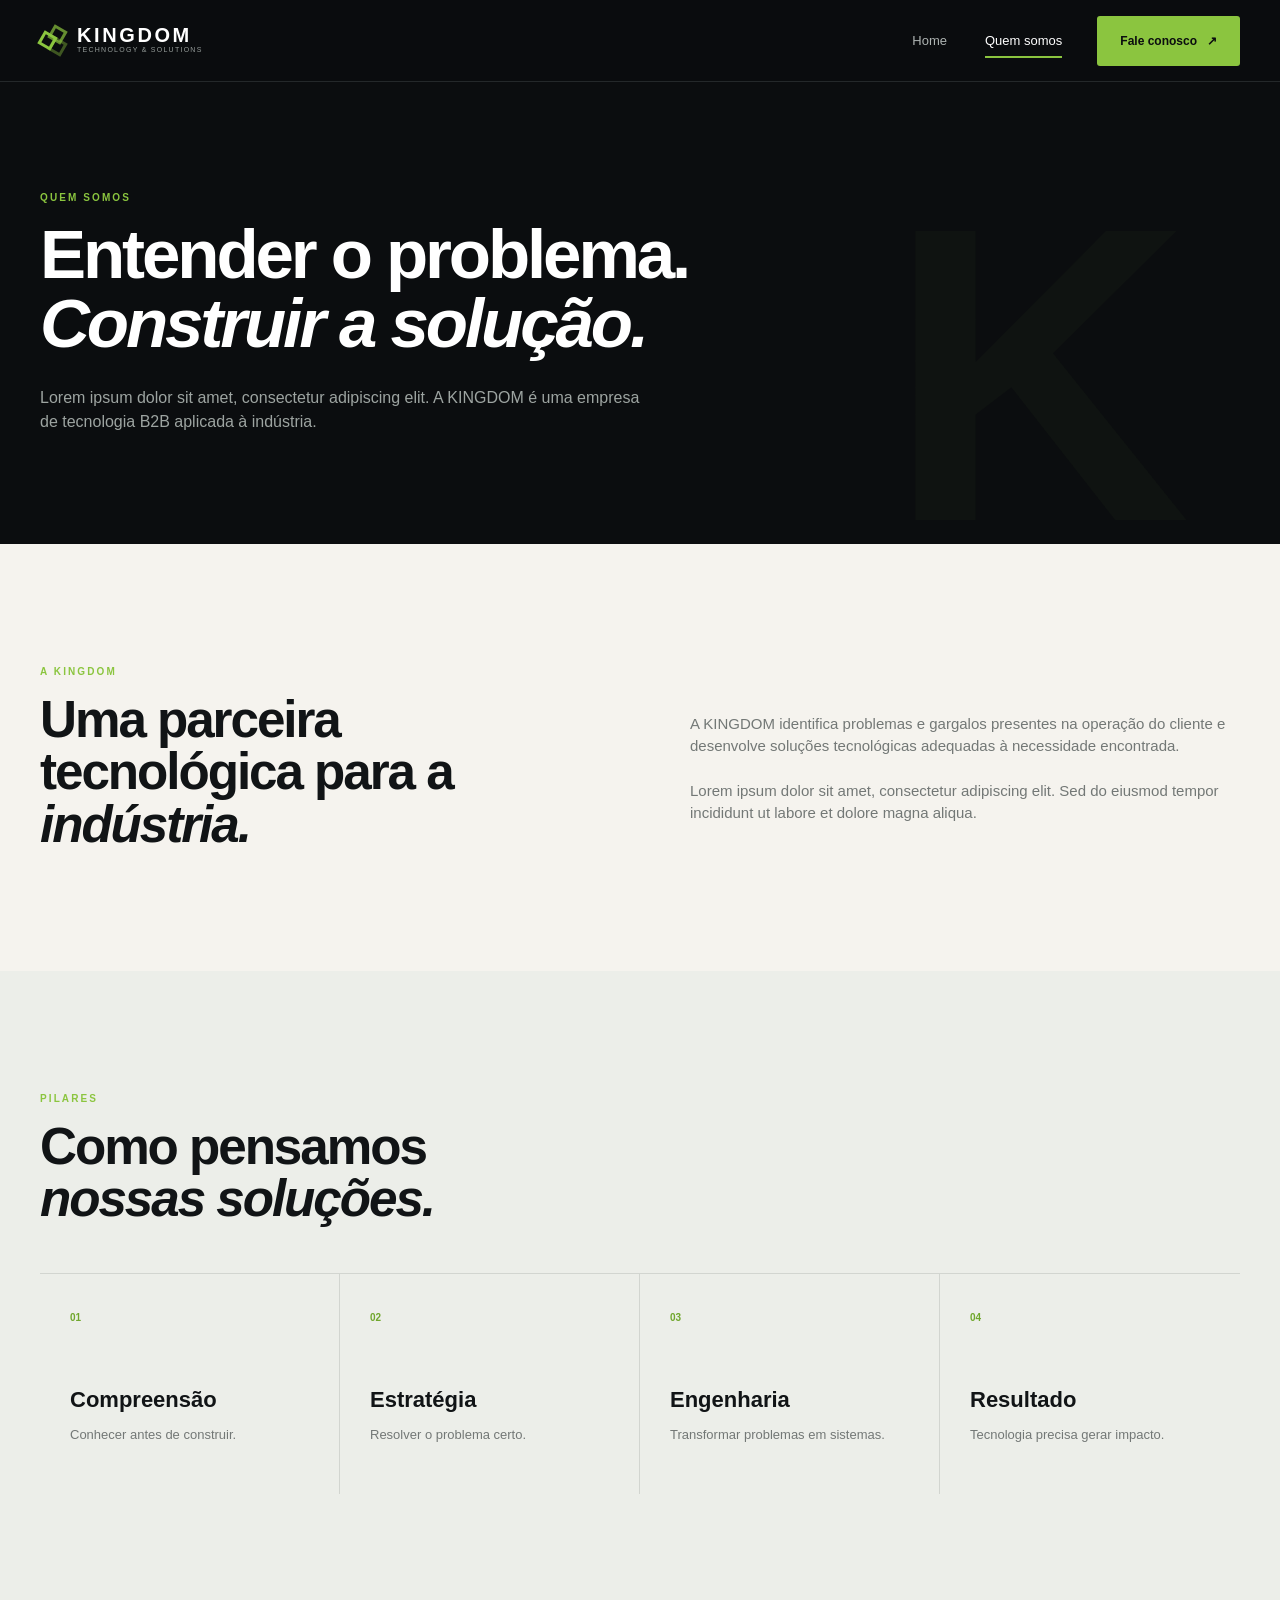
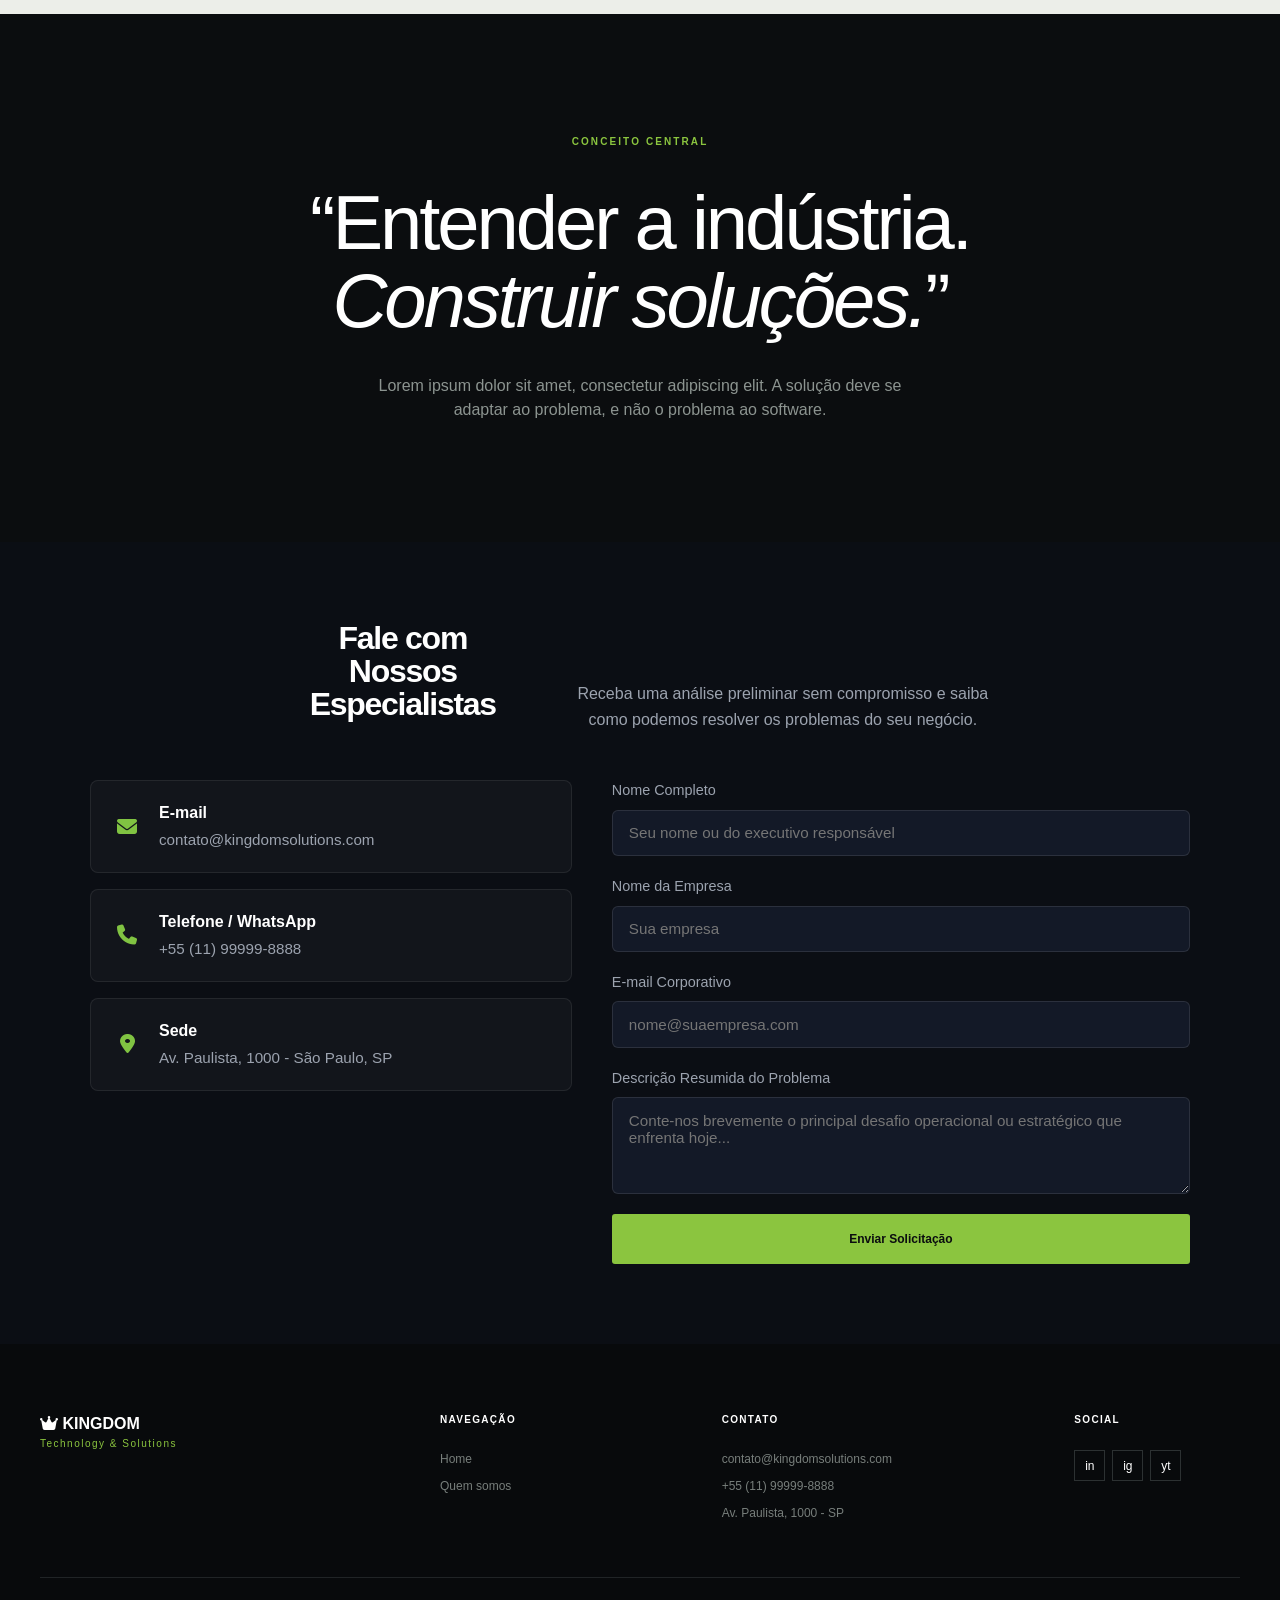
==== quem-somos.html @ 9eee5667 "Add files via upload" ====
<!doctype html>
<html lang="pt-BR">
<head>
  <meta charset="utf-8">
  <meta name="viewport" content="width=device-width,initial-scale=1">
  <meta name="description" content="Quem somos — KINGDOM Technology & Solutions">
  <title>Quem somos — KINGDOM</title>
  <link rel="stylesheet" href="style.css">
  <link rel="stylesheet" href="https://cdnjs.cloudflare.com/ajax/libs/font-awesome/6.5.1/css/all.min.css">
  <style>
    #contato {
      background-color: #0b0e14;
      color: #ffffff;
      padding: 5rem 1.5rem;
    }
    #contato .section-head {
      text-align: center;
      max-width: 700px;
      margin: 0 auto 3rem auto;
    }
    #contato .section-head h2 {
      font-size: 2rem;
      color: #ffffff;
      margin-bottom: 0.75rem;
    }
    #contato .section-head p {
      color: #9ca3af;
      font-size: 1rem;
      line-height: 1.6;
    }
    .contact-grid {
      display: grid;
      grid-template-columns: 1fr 1.2fr;
      gap: 2.5rem;
      max-width: 1100px;
      margin: 0 auto;
      align-items: start;
    }
    @media (max-width: 768px) {
      .contact-grid {
        grid-template-columns: 1fr;
      }
    }
    .contact-info {
      display: flex;
      flex-direction: column;
      gap: 1rem;
    }
    .info-item {
      background: rgba(255, 255, 255, 0.03);
      border: 1px solid rgba(255, 255, 255, 0.08);
      border-radius: 8px;
      padding: 1.25rem 1.5rem;
      display: flex;
      align-items: center;
      gap: 1.25rem;
    }
    /* Ícones alterados para verde */
    .info-item i {
      color: #80c342;
      font-size: 1.25rem;
      width: 24px;
      text-align: center;
    }
    .info-item h4 {
      margin: 0 0 0.25rem 0;
      font-size: 1rem;
      color: #ffffff;
      font-weight: 600;
    }
    .info-item p {
      margin: 0;
      color: #9ca3af;
      font-size: 0.95rem;
    }
    .form-group {
      margin-bottom: 1.25rem;
      display: flex;
      flex-direction: column;
      text-align: left;
    }
    .form-group label {
      font-size: 0.9rem;
      color: #9ca3af;
      margin-bottom: 0.5rem;
    }
    .form-group input,
    .form-group textarea {
      width: 100%;
      background: #131927;
      border: 1px solid rgba(255, 255, 255, 0.1);
      border-radius: 6px;
      padding: 0.85rem 1rem;
      color: #ffffff;
      font-family: inherit;
      font-size: 0.95rem;
      box-sizing: border-box;
      outline: none;
      transition: border-color 0.2s;
    }
    /* Borda de foco em verde */
    .form-group input:focus,
    .form-group textarea:focus {
      border-color: #80c342;
      background: #172033;
    }
    .form-group textarea {
      resize: vertical;
    }
  </style>
</head>
<body>
<header class="header">
  <div class="container nav">
    <a class="brand" href="index.html" aria-label="KINGDOM Home">
      <span class="symbol" aria-hidden="true"><i></i><i></i><i></i></span>
      <span class="wordmark">KINGDOM</span><small>TECHNOLOGY &amp; SOLUTIONS</small>
    </a>
    <button class="menu" aria-label="Abrir menu" aria-expanded="false"><span></span><span></span><span></span></button>
    <nav class="links" aria-label="Navegação principal">
      <a href="index.html">Home</a>
      <a class="active" href="quem-somos.html">Quem somos</a>
    </nav>
    <a class="button button-accent header-button" href="index.html#contato">Fale conosco <b>↗</b></a>
  </div>
</header>

<main>
  <section class="inner-hero">
    <div class="container">
      <p class="kicker">QUEM SOMOS</p>
      <h1>Entender o problema.<br><em>Construir a solução.</em></h1>
      <p>Lorem ipsum dolor sit amet, consectetur adipiscing elit. A KINGDOM é uma empresa de tecnologia B2B aplicada à indústria.</p>
    </div>
  </section>

  <section class="section about-detail">
    <div class="container split">
      <div class="reveal">
        <p class="kicker">A KINGDOM</p>
        <h2>Uma parceira tecnológica para a <em>indústria.</em></h2>
      </div>
      <div class="reveal">
        <p class="copy">A KINGDOM identifica problemas e gargalos presentes na operação do cliente e desenvolve soluções tecnológicas adequadas à necessidade encontrada.</p>
        <p class="copy">Lorem ipsum dolor sit amet, consectetur adipiscing elit. Sed do eiusmod tempor incididunt ut labore et dolore magna aliqua.</p>
      </div>
    </div>
  </section>

  <section class="section pillars">
    <div class="container">
      <div class="section-head reveal">
        <div>
          <p class="kicker">PILARES</p>
          <h2>Como pensamos<br><em>nossas soluções.</em></h2>
        </div>
      </div>
      <div class="pillar-grid">
        <article class="pillar reveal"><b>01</b>
          <h3>Compreensão</h3>
          <p>Conhecer antes de construir.</p>
        </article>
        <article class="pillar reveal"><b>02</b>
          <h3>Estratégia</h3>
          <p>Resolver o problema certo.</p>
        </article>
        <article class="pillar reveal"><b>03</b>
          <h3>Engenharia</h3>
          <p>Transformar problemas em sistemas.</p>
        </article>
        <article class="pillar reveal"><b>04</b>
          <h3>Resultado</h3>
          <p>Tecnologia precisa gerar impacto.</p>
        </article>
      </div>
    </div>
  </section>

  <section class="section philosophy">
    <div class="container philosophy-inner reveal">
      <p class="kicker">CONCEITO CENTRAL</p>
      <blockquote>“Entender a indústria.<br><em>Construir soluções.</em>”</blockquote>
      <p>Lorem ipsum dolor sit amet, consectetur adipiscing elit. A solução deve se adaptar ao problema, e não o problema ao software.</p>
    </div>
  </section>

  <section id="contato" class="section reveal">
    <div class="container">
      <div class="section-head">
        <h2>Fale com Nossos Especialistas</h2>
        <p>Receba uma análise preliminar sem compromisso e saiba como podemos resolver os problemas do seu negócio.</p>
      </div>
      
      <div class="contact-grid">
        <div class="contact-info">
          <div class="info-item">
            <i class="fa-solid fa-envelope" aria-hidden="true"></i>
            <div>
              <h4>E-mail</h4>
              <p>contato@kingdomsolutions.com</p>
            </div>
          </div>
          <div class="info-item">
            <i class="fa-solid fa-phone" aria-hidden="true"></i>
            <div>
              <h4>Telefone / WhatsApp</h4>
              <p>+55 (11) 99999-8888</p>
            </div>
          </div>
          <div class="info-item">
            <i class="fa-solid fa-location-dot" aria-hidden="true"></i>
            <div>
              <h4>Sede</h4>
              <p>Av. Paulista, 1000 - São Paulo, SP</p>
            </div>
          </div>
        </div>

        <form onsubmit="event.preventDefault(); alert('Mensagem enviada com sucesso! A equipe KINGDOM entrará em contato.');">
          <div class="form-group">
            <label for="nome">Nome Completo</label>
            <input type="text" id="nome" placeholder="Seu nome ou do executivo responsável" required>
          </div>
          <div class="form-group">
            <label for="empresa">Nome da Empresa</label>
            <input type="text" id="empresa" placeholder="Sua empresa" required>
          </div>
          <div class="form-group">
            <label for="email">E-mail Corporativo</label>
            <input type="email" id="email" placeholder="nome@suaempresa.com" required>
          </div>
          <div class="form-group">
            <label for="mensagem">Descrição Resumida do Problema</label>
            <textarea id="mensagem" rows="4" placeholder="Conte-nos brevemente o principal desafio operacional ou estratégico que enfrenta hoje..." required></textarea>
          </div>
          <button type="submit" class="button button-accent" style="width: 100%; border: none; cursor: pointer;">Enviar Solicitação</button>
        </form>
      </div>
    </div>
  </section>
</main>

<footer class="footer">
  <div class="container footer-grid">
    <div>
      <div class="footer-logo">
        <i class="fa-solid fa-crown" aria-hidden="true"></i> <strong>KINGDOM</strong>
      </div>
      <p>Technology &amp; Solutions</p>
    </div>
    <div>
      <h4>Navegação</h4>
      <a href="index.html">Home</a>
      <a href="quem-somos.html">Quem somos</a>
    </div>
    <div>
      <h4>Contato</h4>
      <a href="mailto:contato@kingdomsolutions.com">contato@kingdomsolutions.com</a>
      <span>+55 (11) 99999-8888</span>
      <span>Av. Paulista, 1000 - SP</span>
    </div>
    <div>
      <h4>Social</h4>
      <div class="social">
        <a href="#" aria-label="LinkedIn">in</a>
        <a href="#" aria-label="Instagram">ig</a>
        <a href="#" aria-label="YouTube">yt</a>
      </div>
    </div>
  </div>
  <div class="container footer-bottom">
    <span>&copy; 2026 KINGDOM Soluções Empresariais. Todos os direitos reservados.</span>
    <span>Privacidade · Termos de uso</span>
  </div>
</footer>

<script src="main.js"></script>
</body>
</html>
---- style.css ----
:root {
    --bg: #0b0d0f;
    --bg2: #111518;
    --paper: #f5f3ee;
    --white: #fff;
    --ink: #111416;
    --muted: #737876;
    --line: #d9dbd6;
    --green: #8bc53f;
    --green2: #70a72d;
    --max: 1200px
}

* {
    box-sizing: border-box;
    margin: 0;
    padding: 0
}

html {
    scroll-behavior: smooth
}

body {
    font-family: Arial, Helvetica, sans-serif;
    background: var(--paper);
    color: var(--ink);
    line-height: 1.5
}

a {
    text-decoration: none;
    color: inherit
}

.container {
    width: min(calc(100% - 48px), var(--max));
    margin: auto
}

.header {
    height: 82px;
    position: fixed;
    z-index: 20;
    inset: 0 0 auto;
    background: rgba(11, 13, 15, .94);
    backdrop-filter: blur(14px);
    border-bottom: 1px solid #24282a;
    color: #fff
}

.nav {
    height: 100%;
    display: flex;
    align-items: center;
    gap: 35px
}

.brand {
    display: grid;
    grid-template-columns: 27px auto;
    grid-template-rows: auto auto;
    column-gap: 10px;
    align-items: center
}

.symbol {
    width: 27px;
    height: 27px;
    position: relative;
    grid-row: 1/3
}

.symbol i {
    position: absolute;
    width: 15px;
    height: 15px;
    border: 3px solid var(--green);
    transform: rotate(30deg)
}

.symbol i:nth-child(1) {
    left: 0;
    top: 6px
}

.symbol i:nth-child(2) {
    left: 10px;
    top: 0;
    opacity: .7
}

.symbol i:nth-child(3) {
    left: 10px;
    top: 12px;
    opacity: .4
}

.wordmark {
    font-weight: 800;
    font-size: 20px;
    letter-spacing: .13em;
    line-height: 1
}

.brand small {
    font-size: 7px;
    letter-spacing: .18em;
    color: #969d9a
}

.links {
    display: flex;
    gap: 38px;
    margin-left: auto
}

.links a {
    font-size: 13px;
    color: #aeb4b2;
    padding: 31px 0;
    position: relative
}

.links a.active,
.links a:hover {
    color: #fff
}

.links a.active:after {
    content: "";
    height: 2px;
    background: var(--green);
    position: absolute;
    left: 0;
    right: 0;
    bottom: 23px
}

.button {
    display: inline-flex;
    align-items: center;
    justify-content: center;
    gap: 10px;
    min-height: 50px;
    padding: 0 22px;
    border-radius: 3px;
    border: 1px solid transparent;
    font-size: 12px;
    font-weight: 800;
    transition: .25s
}

.button-accent {
    background: var(--green);
    color: #0b0d0f
}

.button-accent:hover {
    background: #a0d75a;
    transform: translateY(-2px)
}

.button-outline {
    color: #fff;
    border-color: #59605e
}

.button-outline:hover {
    border-color: var(--green);
    color: var(--green)
}

.button-light {
    background: var(--paper);
    color: var(--ink)
}

.menu {
    display: none;
    margin-left: auto;
    background: none;
    border: 0
}

.menu span {
    display: block;
    width: 26px;
    height: 2px;
    background: #fff;
    margin: 5px
}

.hero {
    min-height: 760px;
    padding-top: 82px;
    background: var(--bg);
    color: #fff;
    position: relative;
    overflow: hidden
}

.hero:before {
    content: "";
    position: absolute;
    inset: 0;
    background: radial-gradient(circle at 76% 48%, rgba(139, 197, 63, .13), transparent 27%), linear-gradient(100deg, #080a0b 18%, rgba(8, 10, 11, .72) 58%, rgba(8, 10, 11, .35))
}

.hero-grid {
    position: absolute;
    inset: 0;
    background-image: linear-gradient(#fff1 1px, transparent 1px), linear-gradient(90deg, #fff1 1px, transparent 1px);
    background-size: 60px 60px;
    mask-image: linear-gradient(90deg, #000, transparent 90%)
}

.hero-layout {
    min-height: 678px;
    display: grid;
    grid-template-columns: 1fr 1fr;
    align-items: center;
    position: relative
}

.kicker {
    font-size: 10px;
    letter-spacing: .21em;
    color: var(--green);
    font-weight: 800;
    margin-bottom: 15px
}

.hero h1,
.inner-hero h1 {
    font-size: clamp(48px, 5.4vw, 78px);
    line-height: 1;
    letter-spacing: -.045em
}

.hero .lead {
    max-width: 530px;
    color: #b3b8b6;
    margin: 28px 0 34px;
    font-size: 15px
}

.actions {
    display: flex;
    gap: 12px;
    flex-wrap: wrap
}

.hero-art {
    height: 550px;
    position: relative
}

.core {
    width: 230px;
    height: 230px;
    position: absolute;
    left: 30%;
    top: 30%;
    border: 1px solid var(--green);
    transform: rotate(45deg);
    box-shadow: 0 0 80px #8bc53f20
}

.core:before {
    content: "";
    position: absolute;
    inset: 34px;
    border: 1px solid #fff3
}

.core span {
    position: absolute;
    inset: 0;
    display: grid;
    place-items: center;
    transform: rotate(-45deg);
    font-size: 100px;
    font-weight: 800;
    color: #8bc53f14
}

.wire {
    position: absolute;
    height: 1px;
    background: #8bc53f80;
    transform-origin: left
}

.wire-a {
    width: 370px;
    left: 12%;
    top: 39%;
    transform: rotate(17deg)
}

.wire-b {
    width: 330px;
    left: 40%;
    top: 63%;
    transform: rotate(-25deg)
}

.wire-c {
    width: 230px;
    left: 52%;
    top: 31%;
    transform: rotate(66deg)
}

.module {
    position: absolute;
    background: #0b0d0fd9;
    border: 1px solid #8bc53f88;
    padding: 14px 17px;
    min-width: 145px
}

.module small {
    display: block;
    color: #7f8884;
    font-size: 9px
}

.module b {
    font-size: 11px;
    letter-spacing: .1em
}

.m1 {
    right: 75px;
    top: 105px
}

.m2 {
    right: 0;
    top: 275px
}

.m3 {
    left: 50px;
    bottom: 65px
}

.scroll {
    position: absolute;
    bottom: 22px;
    left: 50%;
    transform: translateX(-50%);
    font-size: 9px;
    letter-spacing: .2em;
    color: #747b78
}

.scroll span {
    color: var(--green);
    margin-left: 8px
}

.section {
    padding: 120px 0
}

.split {
    display: grid;
    grid-template-columns: 1fr 1fr;
    gap: 100px;
    align-items: center
}

.diagram {
    height: 460px;
    background: var(--bg);
    position: relative;
    overflow: hidden
}

.diagram>span {
    position: absolute;
    top: 20px;
    left: 22px;
    color: #8b918e;
    font-size: 9px;
    letter-spacing: .16em
}

.d-grid {
    position: absolute;
    inset: 0;
    background-image: linear-gradient(#fff1 1px, transparent 1px), linear-gradient(90deg, #fff1 1px, transparent 1px);
    background-size: 38px 38px
}

.d-shape {
    position: absolute;
    border: 1px solid #8bc53f99;
    background: #8bc53f08
}

.d1 {
    width: 280px;
    height: 280px;
    right: 75px;
    top: 90px;
    transform: rotate(30deg)
}

.d2 {
    width: 160px;
    height: 70px;
    left: 35px;
    bottom: 70px
}

.d3 {
    width: 90px;
    height: 190px;
    right: 25px;
    bottom: 20px
}

.diagram strong {
    position: absolute;
    right: 47%;
    top: 41%;
    font-size: 100px;
    color: #8bc53f
}

.split h2,
.section-head h2,
.method h2,
.about-detail h2 {
    font-size: clamp(38px, 4vw, 58px);
    line-height: 1.02;
    letter-spacing: -.04em
}

.copy {
    color: var(--muted);
    margin-top: 22px;
    font-size: 15px
}

.stats {
    display: flex;
    gap: 45px;
    border-top: 1px solid var(--line);
    margin-top: 36px;
    padding-top: 22px
}

.stats b {
    display: block;
    font-size: 31px
}

.stats span {
    font-size: 10px;
    text-transform: uppercase;
    letter-spacing: .08em;
    color: var(--muted)
}

.text-link {
    display: inline-block;
    margin-top: 30px;
    font-size: 12px;
    font-weight: 800;
    border-bottom: 1px solid var(--green);
    padding-bottom: 4px
}

.solutions,
.pillars {
    background: #eceee9
}

.section-head {
    display: flex;
    justify-content: space-between;
    align-items: end;
    gap: 60px;
    margin-bottom: 48px
}

.section-head>p {
    max-width: 430px;
    color: var(--muted);
    font-size: 14px
}

.cards {
    display: grid;
    grid-template-columns: repeat(4, 1fr);
    gap: 14px
}

.card {
    background: var(--paper);
    border: 1px solid #dfe1dc;
    min-height: 350px;
    padding: 27px;
    position: relative;
    transition: .25s
}

.card:hover {
    transform: translateY(-7px);
    border-color: var(--green)
}

.card>span {
    position: absolute;
    top: 24px;
    right: 24px;
    color: #a4aaa7;
    font-size: 10px
}

.card i {
    display: grid;
    place-items: center;
    width: 52px;
    height: 52px;
    border: 1px solid #cfd3ce;
    color: var(--green2);
    font-size: 27px;
    font-style: normal;
    margin-bottom: 80px
}

.card h3 {
    font-size: 19px;
    line-height: 1.1;
    margin-bottom: 13px
}

.card p {
    font-size: 13px;
    color: var(--muted)
}

.card a {
    display: block;
    margin-top: 22px;
    font-size: 11px;
    color: var(--green2);
    font-weight: 800
}

.method {
    background: var(--bg);
    color: #fff
}

.method-grid {
    display: grid;
    grid-template-columns: .9fr 1.1fr;
    gap: 120px
}

.dark-copy {
    color: #969d9a;
    max-width: 520px
}

.steps {
    border-top: 1px solid #2c3132
}

.steps>div {
    display: grid;
    grid-template-columns: 60px 1fr;
    gap: 20px;
    padding: 24px 0;
    border-bottom: 1px solid #2c3132
}

.steps b {
    color: var(--green);
    font-size: 10px
}

.steps h3 {
    font-size: 21px
}

.steps p {
    color: #7f8784;
    font-size: 13px;
    margin-top: 4px
}

.cta {
    padding: 76px 0;
    background: var(--green)
}

.cta-inner {
    display: flex;
    justify-content: space-between;
    align-items: center;
    gap: 40px
}

.cta .kicker {
    color: #24330f
}

.cta h2 {
    font-size: clamp(32px, 4vw, 54px);
    line-height: 1.02;
    letter-spacing: -.04em
}

.footer {
    background: #080a0c;
    color: #fff;
    padding-top: 68px
}

.footer-grid {
    display: grid;
    grid-template-columns: 1.5fr 1fr 1.3fr .7fr;
    gap: 45px;
    padding-bottom: 55px
}

.footer-brand {
    margin-bottom: 10px
}

.footer-grid p {
    color: var(--green);
    font-size: 10px;
    letter-spacing: .15em
}

.footer-grid small {
    display: block;
    color: #727976;
    max-width: 270px;
    margin-top: 15px
}

.footer-grid h4 {
    font-size: 10px;
    text-transform: uppercase;
    letter-spacing: .13em;
    margin-bottom: 14px
}

.footer-grid>div:not(:first-child) {
    display: flex;
    flex-direction: column;
    gap: 9px
}

.footer-grid a,
.footer-grid span {
    font-size: 12px;
    color: #777e7b
}

.footer-grid a:hover {
    color: var(--green)
}

.social {
    display: flex !important;
    flex-direction: row !important;
    gap: 7px
}

.social a {
    width: 31px;
    height: 31px;
    border: 1px solid #2c3132;
    display: grid;
    place-items: center;
    color: #fff
}

.footer-bottom {
    border-top: 1px solid #202426;
    padding: 19px 0;
    display: flex;
    justify-content: space-between;
    color: #626a67;
    font-size: 10px
}

.inner-hero {
    background: var(--bg);
    color: #fff;
    padding: 190px 0 110px;
    position: relative;
    overflow: hidden
}

.inner-hero:after {
    content: "K";
    position: absolute;
    right: 7%;
    top: 60px;
    font-size: 420px;
    color: #8bc53f08;
    font-weight: 800
}

.inner-hero .container {
    position: relative;
    z-index: 1
}

.inner-hero p:last-child {
    max-width: 620px;
    color: #9da4a1;
    margin-top: 28px
}

.about-detail {
    background: var(--paper)
}

.pillar-grid {
    display: grid;
    grid-template-columns: repeat(4, 1fr);
    border-top: 1px solid #d2d5d0
}

.pillar {
    padding: 30px;
    border-right: 1px solid #d2d5d0;
    min-height: 220px
}

.pillar:last-child {
    border: 0
}

.pillar>b {
    color: var(--green2);
    font-size: 10px
}

.pillar h3 {
    font-size: 22px;
    margin-top: 55px
}

.pillar p {
    color: var(--muted);
    font-size: 13px;
    margin-top: 9px
}

.philosophy {
    background: var(--bg);
    color: #fff;
    text-align: center
}

.philosophy-inner {
    max-width: 900px
}

.philosophy blockquote {
    font-size: clamp(42px, 6vw, 76px);
    line-height: 1.02;
    letter-spacing: -.04em;
    margin: 35px 0
}

.philosophy-inner>p:last-child {
    max-width: 580px;
    margin: auto;
    color: #8c9490
}

.reveal {
    opacity: 0;
    transform: translateY(22px);
    transition: .7s cubic-bezier(.2, .7, .2, 1)
}

.reveal.show {
    opacity: 1;
    transform: none
}

@media(max-width:950px) {
    .links {
        gap: 20px
    }

    .hero-layout,
    .split,
    .method-grid {
        grid-template-columns: 1fr
    }

    .hero-art {
        display: none
    }

    .hero {
        min-height: 680px
    }

    .hero-layout {
        min-height: 598px
    }

    .cards {
        grid-template-columns: repeat(2, 1fr)
    }

    .pillar-grid {
        grid-template-columns: repeat(2, 1fr)
    }

    .pillar:nth-child(2) {
        border-right: 0
    }

    .pillar:nth-child(-n+2) {
        border-bottom: 1px solid #d2d5d0
    }

    .footer-grid {
        grid-template-columns: 1fr 1fr
    }

    .section-head {
        display: block
    }

    .section-head>p {
        margin-top: 20px
    }
}

@media(max-width:680px) {
    .container {
        width: min(calc(100% - 32px), var(--max))
    }

    .header {
        height: 70px
    }

    .brand small {
        display: none
    }

    .header-button {
        display: none
    }

    .menu {
        display: block
    }

    .links {
        display: none;
        position: absolute;
        top: 70px;
        left: 16px;
        right: 16px;
        background: #111518;
        border: 1px solid #2b3031;
        padding: 8px;
        flex-direction: column;
        gap: 0
    }

    .links.open {
        display: flex
    }

    .links a {
        padding: 14px
    }

    .links a.active:after {
        bottom: 7px;
        left: 14px;
        right: auto;
        width: 30px
    }

    .hero {
        padding-top: 70px
    }

    .hero h1,
    .inner-hero h1 {
        font-size: 48px
    }

    .actions .button {
        width: 100%
    }

    .section {
        padding: 78px 0
    }

    .diagram {
        height: 330px
    }

    .stats {
        gap: 20px
    }

    .stats b {
        font-size: 25px
    }

    .cards,
    .pillar-grid,
    .footer-grid {
        grid-template-columns: 1fr
    }

    .pillar {
        border-right: 0 !important;
        border-bottom: 1px solid #d2d5d0
    }

    .pillar:last-child {
        border-bottom: 0
    }

    .footer-bottom {
        display: block
    }

    .footer-bottom span {
        display: block
    }

    .footer-bottom span+span {
        margin-top: 8px
    }

    .cta-inner {
        display: block
    }

    .cta .button {
        margin-top: 25px
    }

    .inner-hero {
        padding: 150px 0 85px
    }

    .inner-hero:after {
        font-size: 260px;
        top: 100px
    }
}
#contato {
      background-color: #0b0e14;
      color: #ffffff;
      padding: 5rem 1.5rem;
    }
    #contato .section-head {
      text-align: center;
      max-width: 700px;
      margin: 0 auto 3rem auto;
    }
    #contato .section-head h2 {
      font-size: 2rem;
      color: #ffffff;
      margin-bottom: 0.75rem;
    }
    #contato .section-head p {
      color: #9ca3af;
      font-size: 1rem;
      line-height: 1.6;
    }
    .contact-grid {
      display: grid;
      grid-template-columns: 1fr 1.2fr;
      gap: 2.5rem;
      max-width: 1100px;
      margin: 0 auto;
      align-items: start;
    }
    @media (max-width: 768px) {
      .contact-grid {
        grid-template-columns: 1fr;
      }
    }
    .contact-info {
      display: flex;
      flex-direction: column;
      gap: 1rem;
    }
    .info-item {
      background: rgba(255, 255, 255, 0.03);
      border: 1px solid rgba(255, 255, 255, 0.08);
      border-radius: 8px;
      padding: 1.25rem 1.5rem;
      display: flex;
      align-items: center;
      gap: 1.25rem;
    }
    /* Ícones alterados para verde */
    .info-item i {
      color: #80c342;
      font-size: 1.25rem;
      width: 24px;
      text-align: center;
    }
    .info-item h4 {
      margin: 0 0 0.25rem 0;
      font-size: 1rem;
      color: #ffffff;
      font-weight: 600;
    }
    .info-item p {
      margin: 0;
      color: #9ca3af;
      font-size: 0.95rem;
    }
    .form-group {
      margin-bottom: 1.25rem;
      display: flex;
      flex-direction: column;
      text-align: left;
    }
    .form-group label {
      font-size: 0.9rem;
      color: #9ca3af;
      margin-bottom: 0.5rem;
    }
    .form-group input,
    .form-group textarea {
      width: 100%;
      background: #131927;
      border: 1px solid rgba(255, 255, 255, 0.1);
      border-radius: 6px;
      padding: 0.85rem 1rem;
      color: #ffffff;
      font-family: inherit;
      font-size: 0.95rem;
      box-sizing: border-box;
      outline: none;
      transition: border-color 0.2s;
    }
    /* Borda de foco em verde */
    .form-group input:focus,
    .form-group textarea:focus {
      border-color: #80c342;
      background: #172033;
    }
    .form-group textarea {
      resize: vertical;
    }
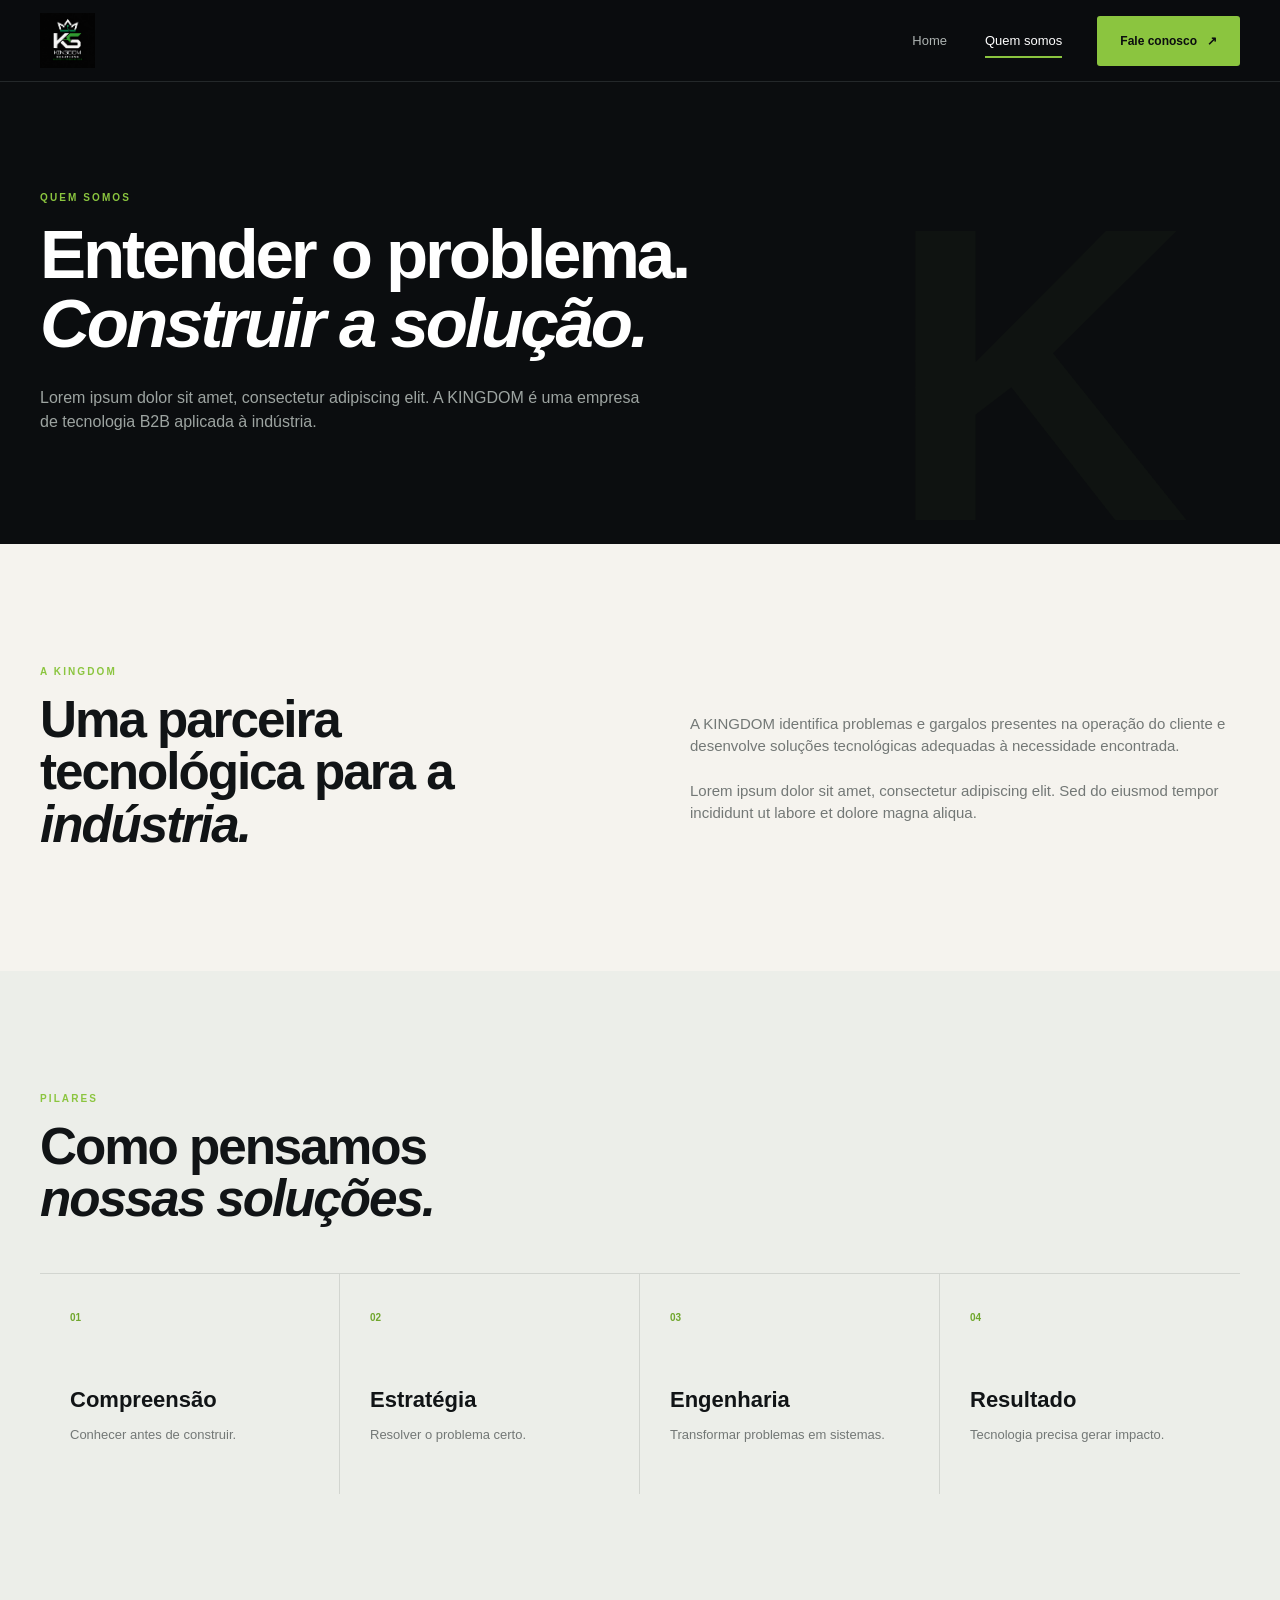
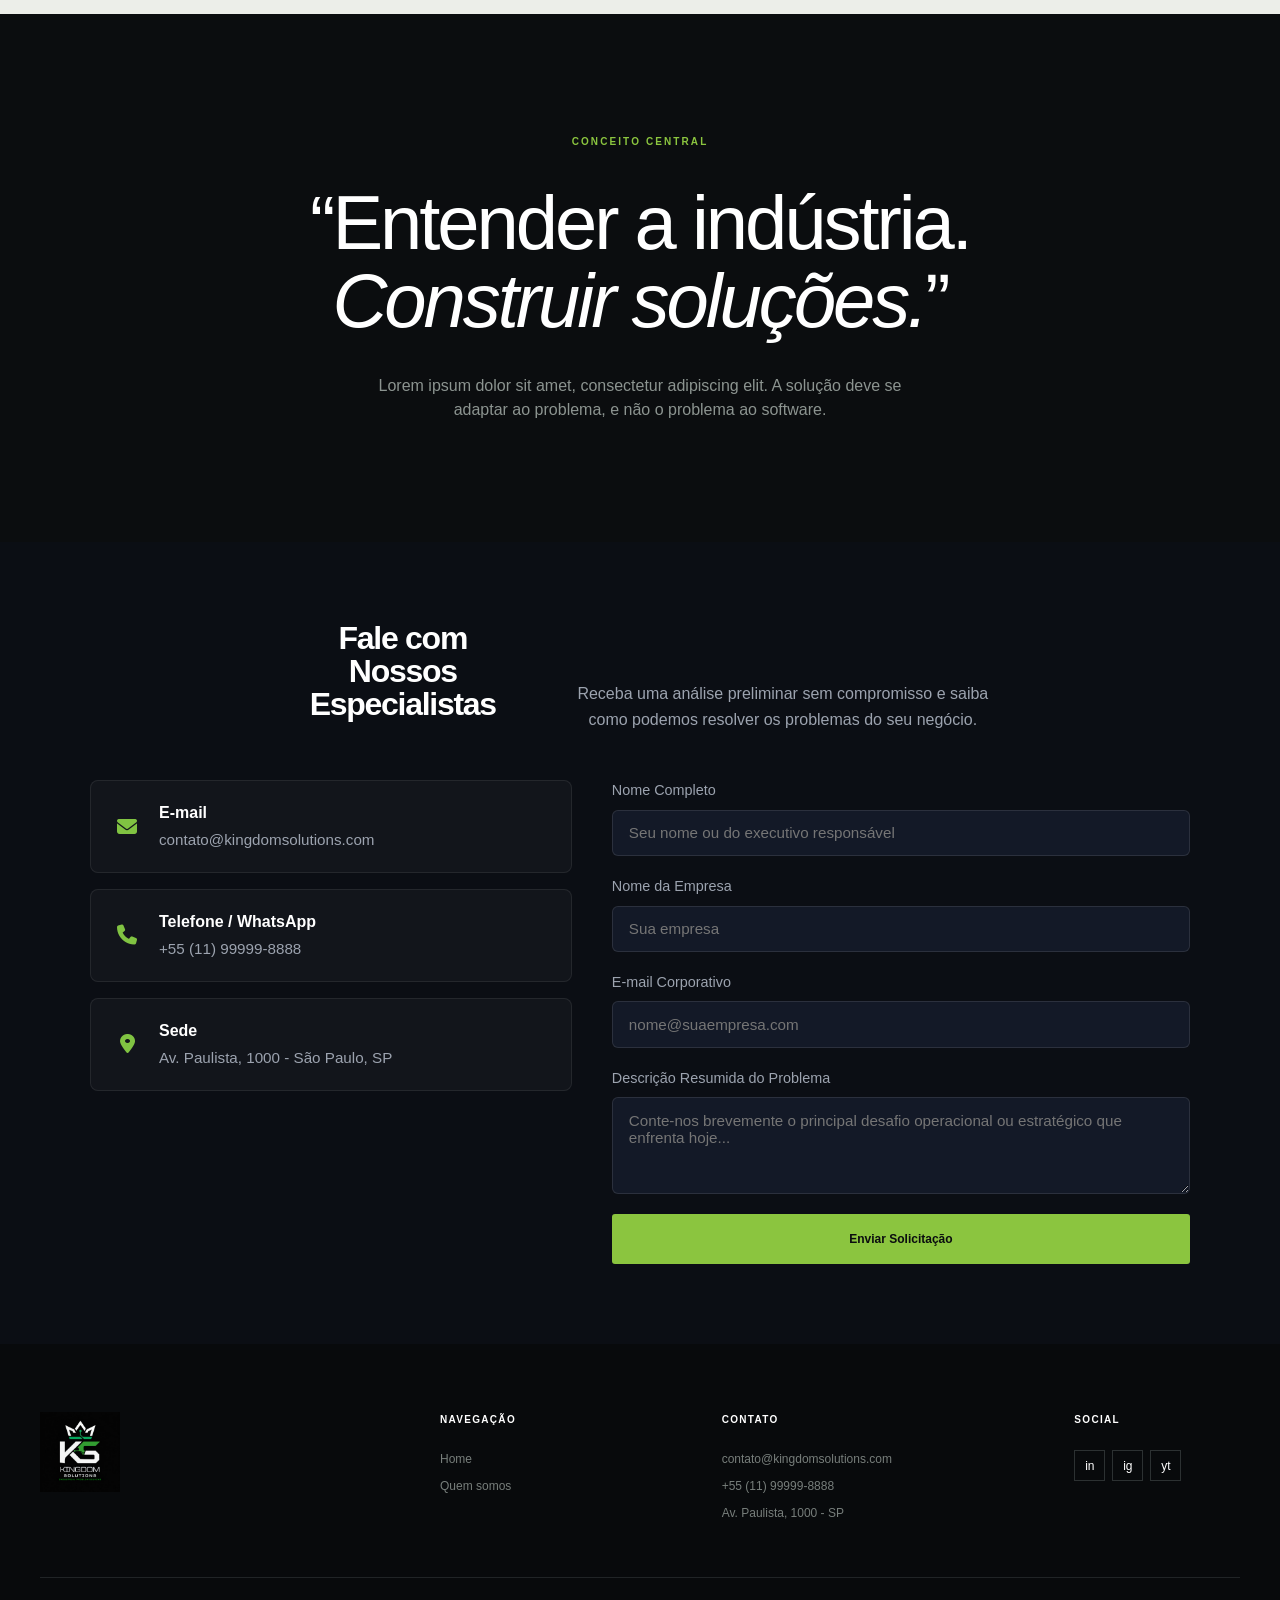
==== commit 3681b449: "Add files via upload Alterei a logo" ====
--- a/quem-somos.html
+++ b/quem-somos.html
@@ -55,7 +55,6 @@
       align-items: center;
       gap: 1.25rem;
     }
-    /* Ícones alterados para verde */
     .info-item i {
       color: #80c342;
       font-size: 1.25rem;
@@ -98,7 +97,6 @@
       outline: none;
       transition: border-color 0.2s;
     }
-    /* Borda de foco em verde */
     .form-group input:focus,
     .form-group textarea:focus {
       border-color: #80c342;
@@ -112,9 +110,9 @@
 <body>
 <header class="header">
   <div class="container nav">
-    <a class="brand" href="index.html" aria-label="KINGDOM Home">
-      <span class="symbol" aria-hidden="true"><i></i><i></i><i></i></span>
-      <span class="wordmark">KINGDOM</span><small>TECHNOLOGY &amp; SOLUTIONS</small>
+    <!-- LOGO ATUALIZADA AQUI -->
+    <a class="brand" href="index.html" aria-label="KINGDOM Home" style="display: flex; align-items: center;">
+      <img src="Logo atualizada.png" alt="KINGDOM Solutions" style="max-height: 55px; width: auto;">
     </a>
     <button class="menu" aria-label="Abrir menu" aria-expanded="false"><span></span><span></span><span></span></button>
     <nav class="links" aria-label="Navegação principal">
@@ -243,10 +241,10 @@
 <footer class="footer">
   <div class="container footer-grid">
     <div>
+      <!-- LOGO ATUALIZADA AQUI NO RODAPÉ -->
       <div class="footer-logo">
-        <i class="fa-solid fa-crown" aria-hidden="true"></i> <strong>KINGDOM</strong>
-      </div>
-      <p>Technology &amp; Solutions</p>
+        <img src="Logo atualizada.png" alt="KINGDOM Solutions" style="max-height: 80px; width: auto; margin-bottom: 10px;">
+      </div>
     </div>
     <div>
       <h4>Navegação</h4>
--- a/style.css
+++ b/style.css
@@ -968,103 +968,4 @@
         font-size: 260px;
         top: 100px
     }
-}
-#contato {
-      background-color: #0b0e14;
-      color: #ffffff;
-      padding: 5rem 1.5rem;
-    }
-    #contato .section-head {
-      text-align: center;
-      max-width: 700px;
-      margin: 0 auto 3rem auto;
-    }
-    #contato .section-head h2 {
-      font-size: 2rem;
-      color: #ffffff;
-      margin-bottom: 0.75rem;
-    }
-    #contato .section-head p {
-      color: #9ca3af;
-      font-size: 1rem;
-      line-height: 1.6;
-    }
-    .contact-grid {
-      display: grid;
-      grid-template-columns: 1fr 1.2fr;
-      gap: 2.5rem;
-      max-width: 1100px;
-      margin: 0 auto;
-      align-items: start;
-    }
-    @media (max-width: 768px) {
-      .contact-grid {
-        grid-template-columns: 1fr;
-      }
-    }
-    .contact-info {
-      display: flex;
-      flex-direction: column;
-      gap: 1rem;
-    }
-    .info-item {
-      background: rgba(255, 255, 255, 0.03);
-      border: 1px solid rgba(255, 255, 255, 0.08);
-      border-radius: 8px;
-      padding: 1.25rem 1.5rem;
-      display: flex;
-      align-items: center;
-      gap: 1.25rem;
-    }
-    /* Ícones alterados para verde */
-    .info-item i {
-      color: #80c342;
-      font-size: 1.25rem;
-      width: 24px;
-      text-align: center;
-    }
-    .info-item h4 {
-      margin: 0 0 0.25rem 0;
-      font-size: 1rem;
-      color: #ffffff;
-      font-weight: 600;
-    }
-    .info-item p {
-      margin: 0;
-      color: #9ca3af;
-      font-size: 0.95rem;
-    }
-    .form-group {
-      margin-bottom: 1.25rem;
-      display: flex;
-      flex-direction: column;
-      text-align: left;
-    }
-    .form-group label {
-      font-size: 0.9rem;
-      color: #9ca3af;
-      margin-bottom: 0.5rem;
-    }
-    .form-group input,
-    .form-group textarea {
-      width: 100%;
-      background: #131927;
-      border: 1px solid rgba(255, 255, 255, 0.1);
-      border-radius: 6px;
-      padding: 0.85rem 1rem;
-      color: #ffffff;
-      font-family: inherit;
-      font-size: 0.95rem;
-      box-sizing: border-box;
-      outline: none;
-      transition: border-color 0.2s;
-    }
-    /* Borda de foco em verde */
-    .form-group input:focus,
-    .form-group textarea:focus {
-      border-color: #80c342;
-      background: #172033;
-    }
-    .form-group textarea {
-      resize: vertical;
-    }
+}
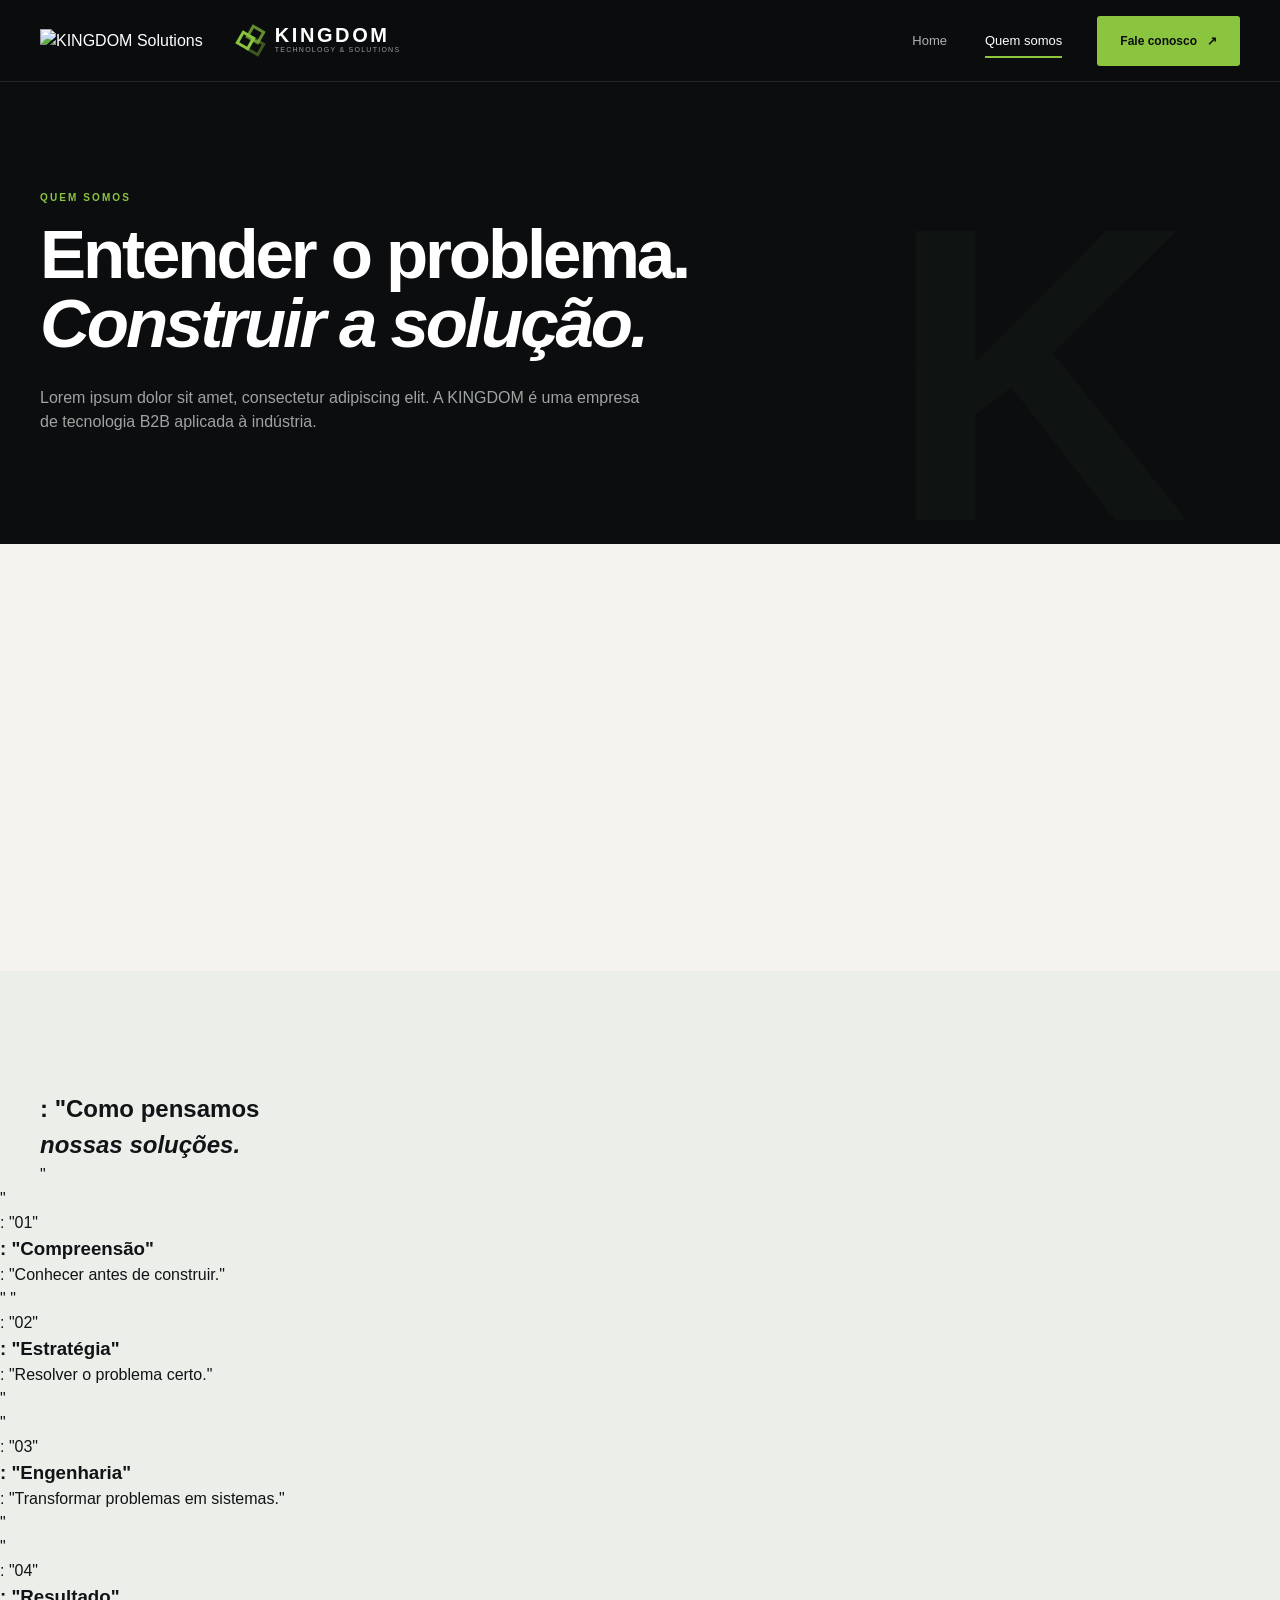
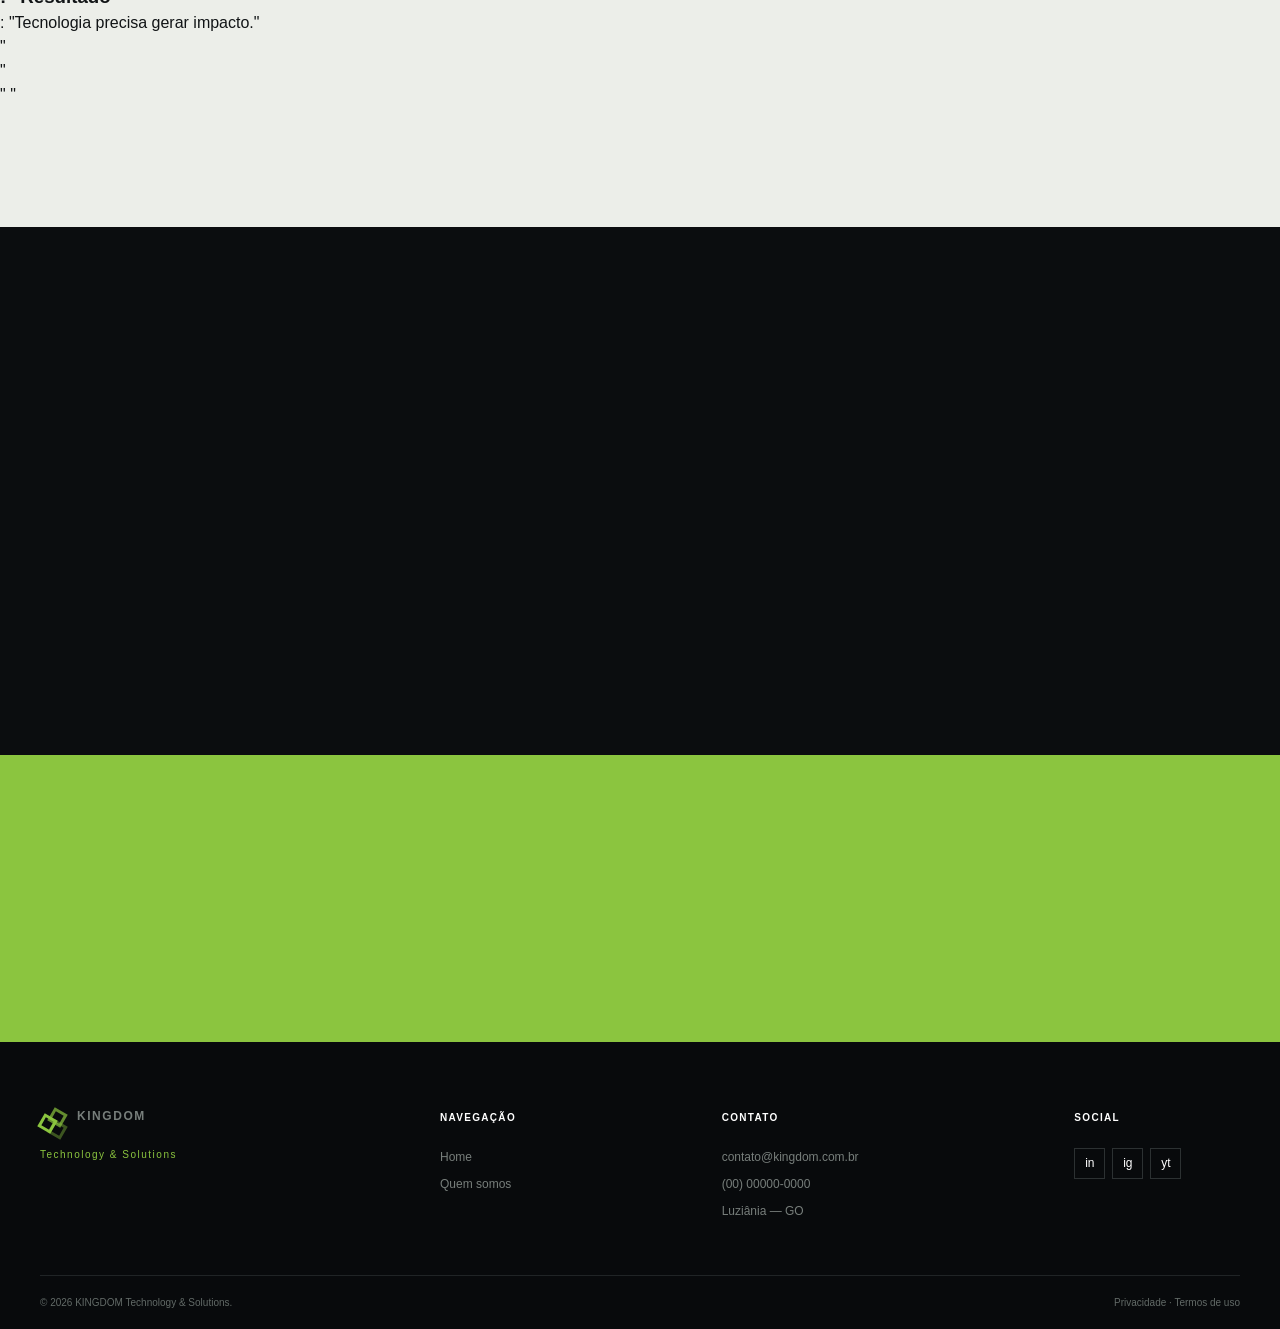
==== commit 417a3a00: "Add files via upload Alterações da página "quem-somos" com adição do texto enviado pela equipe de do" ====
--- a/quem-somos.html
+++ b/quem-somos.html
@@ -1,277 +1,130 @@
 <!doctype html>
 <html lang="pt-BR">
+
 <head>
-  <meta charset="utf-8">
-  <meta name="viewport" content="width=device-width,initial-scale=1">
-  <meta name="description" content="Quem somos — KINGDOM Technology & Solutions">
-  <title>Quem somos — KINGDOM</title>
-  <link rel="stylesheet" href="style.css">
-  <link rel="stylesheet" href="https://cdnjs.cloudflare.com/ajax/libs/font-awesome/6.5.1/css/all.min.css">
-  <style>
-    #contato {
-      background-color: #0b0e14;
-      color: #ffffff;
-      padding: 5rem 1.5rem;
-    }
-    #contato .section-head {
-      text-align: center;
-      max-width: 700px;
-      margin: 0 auto 3rem auto;
-    }
-    #contato .section-head h2 {
-      font-size: 2rem;
-      color: #ffffff;
-      margin-bottom: 0.75rem;
-    }
-    #contato .section-head p {
-      color: #9ca3af;
-      font-size: 1rem;
-      line-height: 1.6;
-    }
-    .contact-grid {
-      display: grid;
-      grid-template-columns: 1fr 1.2fr;
-      gap: 2.5rem;
-      max-width: 1100px;
-      margin: 0 auto;
-      align-items: start;
-    }
-    @media (max-width: 768px) {
-      .contact-grid {
-        grid-template-columns: 1fr;
-      }
-    }
-    .contact-info {
-      display: flex;
-      flex-direction: column;
-      gap: 1rem;
-    }
-    .info-item {
-      background: rgba(255, 255, 255, 0.03);
-      border: 1px solid rgba(255, 255, 255, 0.08);
-      border-radius: 8px;
-      padding: 1.25rem 1.5rem;
-      display: flex;
-      align-items: center;
-      gap: 1.25rem;
-    }
-    .info-item i {
-      color: #80c342;
-      font-size: 1.25rem;
-      width: 24px;
-      text-align: center;
-    }
-    .info-item h4 {
-      margin: 0 0 0.25rem 0;
-      font-size: 1rem;
-      color: #ffffff;
-      font-weight: 600;
-    }
-    .info-item p {
-      margin: 0;
-      color: #9ca3af;
-      font-size: 0.95rem;
-    }
-    .form-group {
-      margin-bottom: 1.25rem;
-      display: flex;
-      flex-direction: column;
-      text-align: left;
-    }
-    .form-group label {
-      font-size: 0.9rem;
-      color: #9ca3af;
-      margin-bottom: 0.5rem;
-    }
-    .form-group input,
-    .form-group textarea {
-      width: 100%;
-      background: #131927;
-      border: 1px solid rgba(255, 255, 255, 0.1);
-      border-radius: 6px;
-      padding: 0.85rem 1rem;
-      color: #ffffff;
-      font-family: inherit;
-      font-size: 0.95rem;
-      box-sizing: border-box;
-      outline: none;
-      transition: border-color 0.2s;
-    }
-    .form-group input:focus,
-    .form-group textarea:focus {
-      border-color: #80c342;
-      background: #172033;
-    }
-    .form-group textarea {
-      resize: vertical;
-    }
-  </style>
+    <meta charset="utf-8">
+    <meta name="viewport" content="width=device-width,initial-scale=1">
+    <title>Quem somos — KINGDOM</title>
+    <link rel="stylesheet" href="src/styles/style.css">
 </head>
+
 <body>
-<header class="header">
-  <div class="container nav">
-    <!-- LOGO ATUALIZADA AQUI -->
-    <a class="brand" href="index.html" aria-label="KINGDOM Home" style="display: flex; align-items: center;">
-      <img src="Logo atualizada.png" alt="KINGDOM Solutions" style="max-height: 55px; width: auto;">
-    </a>
-    <button class="menu" aria-label="Abrir menu" aria-expanded="false"><span></span><span></span><span></span></button>
-    <nav class="links" aria-label="Navegação principal">
-      <a href="index.html">Home</a>
-      <a class="active" href="quem-somos.html">Quem somos</a>
-    </nav>
-    <a class="button button-accent header-button" href="index.html#contato">Fale conosco <b>↗</b></a>
-  </div>
-</header>
+    <header class="header">
+        <div class="container nav">
+            <a class="brand" href="index.html" aria-label="KINGDOM Home" style="display: flex; align-items: center;">
+                <img src="src/images/kingdom-logo.png" alt="KINGDOM Solutions" style="max-height: 80px; width: auto;">
+            </a>
+            <a class="brand" href="index.html">
+                <span class="symbol">
+                    <i></i>
+                    <i></i>
+                    <i></i>
+                </span>
+                <span class="wordmark">KINGDOM</span>
+                <small>TECHNOLOGY &amp; SOLUTIONS</small>
+            </a>
+            <button class="menu" aria-label="Abrir menu" aria-expanded="false">
+                <span></span>
+                <span></span>
+                <span></span>
+            </button>
+            <nav class="links">
+                <a href="index.html">Home</a>
+                <a class="active" href="quem-somos.html">Quem somos</a>
+            </nav>
+            <a class="button button-accent header-button" href="index.html#contato">Fale conosco <b>↗</b></a>
+        </div>
+    </header>
+    <main>
+        <section class="inner-hero">
+            <div class="container">
+                <p class="kicker">QUEM SOMOS</p>
+                <h1>Entender o problema.<br><em>Construir a solução.</em></h1>
+                <p>Lorem ipsum dolor sit amet, consectetur adipiscing elit. A KINGDOM é uma empresa de tecnologia B2B
+                    aplicada à indústria.</p>
+            </div>
+        </section>
+        <section class="section about-detail">
+            <div class="container split">
+                <div class="reveal">
+                    <p class="kicker">A KINGDOM</p>
+                    <h2>Uma parceira tecnológica para a <em>indústria.</em></h2>
+                </div>
+                <div class="reveal">
+                    <p class="copy">A KINGDOM identifica problemas e gargalos presentes na operação do cliente e
+                        desenvolve soluções tecnológicas adequadas à necessidade encontrada.</p>
+                    <p class="copy">Lorem ipsum dolor sit amet, consectetur adipiscing elit. Sed do eiusmod tempor
+                        incididunt ut labore et dolore magna aliqua.</p>
+                </div>
+            </div>
+        </section>
+        <section class="section pillars">
+            <div class="container">
+                <div class("section-head reveal"): <div>
+                    <p class("kicker"): "PILARES" </p>
+                    <h2>: "Como pensamos<br><em>nossas soluções.</em></h2>
+                </div>"
+            </div>"
+            <div class("pillar-grid"): <article class("pillar reveal"): <b>: "01"</b>
+                <h3>: "Compreensão"</h3>
+                <p>: "Conhecer antes de construir."</p>"
+                </article>"
+                <article class("pillar reveal"): <b>: "02"</b>
+                    <h3>: "Estratégia"</h3>
+                    <p>: "Resolver o problema certo."</p>"
+                </article>"
+                <article class("pillar reveal"): <b>: "03"</b>
+                    <h3>: "Engenharia"</h3>
+                    <p>: "Transformar problemas em sistemas."</p>"
+                </article>"
+                <article class("pillar reveal"): <b>: "04"</b>
+                    <h3>: "Resultado"</h3>
+                    <p>: "Tecnologia precisa gerar impacto."</p>"
+                </article>"
+            </div>"
+            </div>"
+        </section>
+        <section class="section philosophy">
+            <div class="container philosophy-inner reveal">
+                <p class="kicker">CONCEITO CENTRAL</p>
+                <blockquote>“Entender a indústria.<br>
+                    <em>Construir soluções.</em>”
+                </blockquote>
+                <p>Lorem ipsum dolor sit amet, consectetur adipiscing elit. A solução deve se adaptar ao problema, e não
+                    o problema ao software.</p>
+            </div>
+        </section>
+        <section class="cta">
+            <div class="container cta-inner reveal">
+                <div>
+                    <p class="kicker">VAMOS CONSTRUIR</p>
+                    <h2>Lorem ipsum dolor sit amet,<br><em>consectetur adipiscing elit.</em></h2>
+                </div><a class="button button-light" href="mailto:contato@kingdom.com.br">Fale com a KINGDOM ↗</a>
+            </div>
+        </section>
+    </main>
+    <footer class="footer">
+        <div class="container footer-grid">
+            <div><a class="brand footer-brand" href="index.html"><span class="symbol"><i></i><i></i><i></i></span><span
+                        class="wordmark">KINGDOM</span></a>
+                <p>Technology &amp; Solutions</p>
+            </div>
+            <div>
+                <h4>Navegação</h4><a href="index.html">Home</a><a href="quem-somos.html">Quem somos</a>
+            </div>
+            <div>
+                <h4>Contato</h4><a href="mailto:contato@kingdom.com.br">contato@kingdom.com.br</a><span>(00)
+                    00000-0000</span><span>Luziânia — GO</span>
+            </div>
+            <div>
+                <h4>Social</h4>
+                <div class="social"><a href="#">in</a><a href="#">ig</a><a href="#">yt</a></div>
+            </div>
+        </div>
+        <div class="container footer-bottom"><span>© 2026 KINGDOM Technology &amp; Solutions.</span><span>Privacidade ·
+                Termos de uso</span></div>
+    </footer>
+    <script src="src/scripts/main.js"></script>
+</body>
 
-<main>
-  <section class="inner-hero">
-    <div class="container">
-      <p class="kicker">QUEM SOMOS</p>
-      <h1>Entender o problema.<br><em>Construir a solução.</em></h1>
-      <p>Lorem ipsum dolor sit amet, consectetur adipiscing elit. A KINGDOM é uma empresa de tecnologia B2B aplicada à indústria.</p>
-    </div>
-  </section>
-
-  <section class="section about-detail">
-    <div class="container split">
-      <div class="reveal">
-        <p class="kicker">A KINGDOM</p>
-        <h2>Uma parceira tecnológica para a <em>indústria.</em></h2>
-      </div>
-      <div class="reveal">
-        <p class="copy">A KINGDOM identifica problemas e gargalos presentes na operação do cliente e desenvolve soluções tecnológicas adequadas à necessidade encontrada.</p>
-        <p class="copy">Lorem ipsum dolor sit amet, consectetur adipiscing elit. Sed do eiusmod tempor incididunt ut labore et dolore magna aliqua.</p>
-      </div>
-    </div>
-  </section>
-
-  <section class="section pillars">
-    <div class="container">
-      <div class="section-head reveal">
-        <div>
-          <p class="kicker">PILARES</p>
-          <h2>Como pensamos<br><em>nossas soluções.</em></h2>
-        </div>
-      </div>
-      <div class="pillar-grid">
-        <article class="pillar reveal"><b>01</b>
-          <h3>Compreensão</h3>
-          <p>Conhecer antes de construir.</p>
-        </article>
-        <article class="pillar reveal"><b>02</b>
-          <h3>Estratégia</h3>
-          <p>Resolver o problema certo.</p>
-        </article>
-        <article class="pillar reveal"><b>03</b>
-          <h3>Engenharia</h3>
-          <p>Transformar problemas em sistemas.</p>
-        </article>
-        <article class="pillar reveal"><b>04</b>
-          <h3>Resultado</h3>
-          <p>Tecnologia precisa gerar impacto.</p>
-        </article>
-      </div>
-    </div>
-  </section>
-
-  <section class="section philosophy">
-    <div class="container philosophy-inner reveal">
-      <p class="kicker">CONCEITO CENTRAL</p>
-      <blockquote>“Entender a indústria.<br><em>Construir soluções.</em>”</blockquote>
-      <p>Lorem ipsum dolor sit amet, consectetur adipiscing elit. A solução deve se adaptar ao problema, e não o problema ao software.</p>
-    </div>
-  </section>
-
-  <section id="contato" class="section reveal">
-    <div class="container">
-      <div class="section-head">
-        <h2>Fale com Nossos Especialistas</h2>
-        <p>Receba uma análise preliminar sem compromisso e saiba como podemos resolver os problemas do seu negócio.</p>
-      </div>
-      
-      <div class="contact-grid">
-        <div class="contact-info">
-          <div class="info-item">
-            <i class="fa-solid fa-envelope" aria-hidden="true"></i>
-            <div>
-              <h4>E-mail</h4>
-              <p>contato@kingdomsolutions.com</p>
-            </div>
-          </div>
-          <div class="info-item">
-            <i class="fa-solid fa-phone" aria-hidden="true"></i>
-            <div>
-              <h4>Telefone / WhatsApp</h4>
-              <p>+55 (11) 99999-8888</p>
-            </div>
-          </div>
-          <div class="info-item">
-            <i class="fa-solid fa-location-dot" aria-hidden="true"></i>
-            <div>
-              <h4>Sede</h4>
-              <p>Av. Paulista, 1000 - São Paulo, SP</p>
-            </div>
-          </div>
-        </div>
-
-        <form onsubmit="event.preventDefault(); alert('Mensagem enviada com sucesso! A equipe KINGDOM entrará em contato.');">
-          <div class="form-group">
-            <label for="nome">Nome Completo</label>
-            <input type="text" id="nome" placeholder="Seu nome ou do executivo responsável" required>
-          </div>
-          <div class="form-group">
-            <label for="empresa">Nome da Empresa</label>
-            <input type="text" id="empresa" placeholder="Sua empresa" required>
-          </div>
-          <div class="form-group">
-            <label for="email">E-mail Corporativo</label>
-            <input type="email" id="email" placeholder="nome@suaempresa.com" required>
-          </div>
-          <div class="form-group">
-            <label for="mensagem">Descrição Resumida do Problema</label>
-            <textarea id="mensagem" rows="4" placeholder="Conte-nos brevemente o principal desafio operacional ou estratégico que enfrenta hoje..." required></textarea>
-          </div>
-          <button type="submit" class="button button-accent" style="width: 100%; border: none; cursor: pointer;">Enviar Solicitação</button>
-        </form>
-      </div>
-    </div>
-  </section>
-</main>
-
-<footer class="footer">
-  <div class="container footer-grid">
-    <div>
-      <!-- LOGO ATUALIZADA AQUI NO RODAPÉ -->
-      <div class="footer-logo">
-        <img src="Logo atualizada.png" alt="KINGDOM Solutions" style="max-height: 80px; width: auto; margin-bottom: 10px;">
-      </div>
-    </div>
-    <div>
-      <h4>Navegação</h4>
-      <a href="index.html">Home</a>
-      <a href="quem-somos.html">Quem somos</a>
-    </div>
-    <div>
-      <h4>Contato</h4>
-      <a href="mailto:contato@kingdomsolutions.com">contato@kingdomsolutions.com</a>
-      <span>+55 (11) 99999-8888</span>
-      <span>Av. Paulista, 1000 - SP</span>
-    </div>
-    <div>
-      <h4>Social</h4>
-      <div class="social">
-        <a href="#" aria-label="LinkedIn">in</a>
-        <a href="#" aria-label="Instagram">ig</a>
-        <a href="#" aria-label="YouTube">yt</a>
-      </div>
-    </div>
-  </div>
-  <div class="container footer-bottom">
-    <span>&copy; 2026 KINGDOM Soluções Empresariais. Todos os direitos reservados.</span>
-    <span>Privacidade · Termos de uso</span>
-  </div>
-</footer>
-
-<script src="main.js"></script>
-</body>
 </html>
--- a/src/styles/style.css
+++ b/src/styles/style.css
@@ -0,0 +1,1084 @@
+:root {
+    --bg: #0b0d0f;
+    --bg2: #111518;
+    --paper: #f5f3ee;
+    --white: #fff;
+    --ink: #111416;
+    --muted: #737876;
+    --line: #d9dbd6;
+    --green: #8bc53f;
+    --green2: #70a72d;
+    --max: 1200px
+}
+
+* {
+    box-sizing: border-box;
+    margin: 0;
+    padding: 0
+}
+
+html {
+    scroll-behavior: smooth
+}
+
+body {
+    font-family: Arial, Helvetica, sans-serif;
+    background: var(--paper);
+    color: var(--ink);
+    line-height: 1.5
+}
+
+a {
+    text-decoration: none;
+    color: inherit
+}
+
+.container {
+    width: min(calc(100% - 48px), var(--max));
+    margin: auto
+}
+
+.header {
+    height: 82px;
+    position: fixed;
+    z-index: 20;
+    inset: 0 0 auto;
+    background: rgba(11, 13, 15, .94);
+    backdrop-filter: blur(14px);
+    border-bottom: 1px solid #24282a;
+    color: #fff
+}
+
+.nav {
+    height: 100%;
+    display: flex;
+    align-items: center;
+    gap: 35px
+}
+
+.brand {
+    display: grid;
+    grid-template-columns: 27px auto;
+    grid-template-rows: auto auto;
+    column-gap: 10px;
+    align-items: center
+}
+
+.symbol {
+    width: 27px;
+    height: 27px;
+    position: relative;
+    grid-row: 1/3
+}
+
+.symbol i {
+    position: absolute;
+    width: 15px;
+    height: 15px;
+    border: 3px solid var(--green);
+    transform: rotate(30deg)
+}
+
+.symbol i:nth-child(1) {
+    left: 0;
+    top: 6px
+}
+
+.symbol i:nth-child(2) {
+    left: 10px;
+    top: 0;
+    opacity: .7
+}
+
+.symbol i:nth-child(3) {
+    left: 10px;
+    top: 12px;
+    opacity: .4
+}
+
+.wordmark {
+    font-weight: 800;
+    font-size: 20px;
+    letter-spacing: .13em;
+    line-height: 1
+}
+
+.brand small {
+    font-size: 7px;
+    letter-spacing: .18em;
+    color: #969d9a
+}
+
+.links {
+    display: flex;
+    gap: 38px;
+    margin-left: auto
+}
+
+.links a {
+    font-size: 13px;
+    color: #aeb4b2;
+    padding: 31px 0;
+    position: relative
+}
+
+.links a.active,
+.links a:hover {
+    color: #fff
+}
+
+.links a.active:after {
+    content: "";
+    height: 2px;
+    background: var(--green);
+    position: absolute;
+    left: 0;
+    right: 0;
+    bottom: 23px
+}
+
+.button {
+    display: inline-flex;
+    align-items: center;
+    justify-content: center;
+    gap: 10px;
+    min-height: 50px;
+    padding: 0 22px;
+    border-radius: 3px;
+    border: 1px solid transparent;
+    font-size: 12px;
+    font-weight: 800;
+    transition: .25s
+}
+
+.button-accent {
+    background: var(--green);
+    color: #0b0d0f
+}
+
+.button-accent:hover {
+    background: #a0d75a;
+    transform: translateY(-2px)
+}
+
+.button-outline {
+    color: #fff;
+    border-color: #59605e
+}
+
+.button-outline:hover {
+    border-color: var(--green);
+    color: var(--green)
+}
+
+.button-light {
+    background: var(--paper);
+    color: var(--ink)
+}
+
+.menu {
+    display: none;
+    margin-left: auto;
+    background: none;
+    border: 0
+}
+
+.menu span {
+    display: block;
+    width: 26px;
+    height: 2px;
+    background: #fff;
+    margin: 5px
+}
+
+.hero {
+    min-height: 760px;
+    padding-top: 82px;
+    background: var(--bg);
+    color: #fff;
+    position: relative;
+    overflow: hidden
+}
+
+.hero:before {
+    content: "";
+    position: absolute;
+    inset: 0;
+    background: radial-gradient(circle at 76% 48%, rgba(139, 197, 63, .13), transparent 27%), linear-gradient(100deg, #080a0b 18%, rgba(8, 10, 11, .72) 58%, rgba(8, 10, 11, .35))
+}
+
+.hero-grid {
+    position: absolute;
+    inset: 0;
+    background-image: linear-gradient(#fff1 1px, transparent 1px), linear-gradient(90deg, #fff1 1px, transparent 1px);
+    background-size: 60px 60px;
+    mask-image: linear-gradient(90deg, #000, transparent 90%)
+}
+
+.hero-layout {
+    min-height: 678px;
+    display: grid;
+    grid-template-columns: 1fr 1fr;
+    align-items: center;
+    position: relative
+}
+
+.kicker {
+    font-size: 10px;
+    letter-spacing: .21em;
+    color: var(--green);
+    font-weight: 800;
+    margin-bottom: 15px
+}
+
+.hero h1,
+.inner-hero h1 {
+    font-size: clamp(48px, 5.4vw, 78px);
+    line-height: 1;
+    letter-spacing: -.045em
+}
+
+.hero .lead {
+    max-width: 530px;
+    color: #b3b8b6;
+    margin: 28px 0 34px;
+    font-size: 15px
+}
+
+.actions {
+    display: flex;
+    gap: 12px;
+    flex-wrap: wrap
+}
+
+.hero-art {
+    height: 550px;
+    position: relative
+}
+
+.core {
+    width: 230px;
+    height: 230px;
+    position: absolute;
+    left: 30%;
+    top: 30%;
+    border: 1px solid var(--green);
+    transform: rotate(45deg);
+    box-shadow: 0 0 80px #8bc53f20
+}
+
+.core:before {
+    content: "";
+    position: absolute;
+    inset: 34px;
+    border: 1px solid #fff3
+}
+
+.core span {
+    position: absolute;
+    inset: 0;
+    display: grid;
+    place-items: center;
+    transform: rotate(-45deg);
+    font-size: 100px;
+    font-weight: 800;
+    color: #8bc53f14
+}
+
+.wire {
+    position: absolute;
+    height: 1px;
+    background: #8bc53f80;
+    transform-origin: left
+}
+
+.wire-a {
+    width: 370px;
+    left: 12%;
+    top: 39%;
+    transform: rotate(17deg)
+}
+
+.wire-b {
+    width: 330px;
+    left: 40%;
+    top: 63%;
+    transform: rotate(-25deg)
+}
+
+.wire-c {
+    width: 230px;
+    left: 52%;
+    top: 31%;
+    transform: rotate(66deg)
+}
+
+.module {
+    position: absolute;
+    background: #0b0d0fd9;
+    border: 1px solid #8bc53f88;
+    padding: 14px 17px;
+    min-width: 145px
+}
+
+.module small {
+    display: block;
+    color: #7f8884;
+    font-size: 9px
+}
+
+.module b {
+    font-size: 11px;
+    letter-spacing: .1em
+}
+
+.m1 {
+    right: 75px;
+    top: 105px
+}
+
+.m2 {
+    right: 0;
+    top: 275px
+}
+
+.m3 {
+    left: 50px;
+    bottom: 65px
+}
+
+.scroll {
+    position: absolute;
+    bottom: 22px;
+    left: 50%;
+    transform: translateX(-50%);
+    font-size: 9px;
+    letter-spacing: .2em;
+    color: #747b78
+}
+
+.scroll span {
+    color: var(--green);
+    margin-left: 8px
+}
+
+.section {
+    padding: 120px 0
+}
+
+.split {
+    display: grid;
+    grid-template-columns: 1fr 1fr;
+    gap: 100px;
+    align-items: center
+}
+
+.diagram {
+    height: 460px;
+    background: var(--bg);
+    position: relative;
+    overflow: hidden
+}
+
+.diagram>span {
+    position: absolute;
+    top: 20px;
+    left: 22px;
+    color: #8b918e;
+    font-size: 9px;
+    letter-spacing: .16em
+}
+
+.d-grid {
+    position: absolute;
+    inset: 0;
+    background-image: linear-gradient(#fff1 1px, transparent 1px), linear-gradient(90deg, #fff1 1px, transparent 1px);
+    background-size: 38px 38px
+}
+
+.d-shape {
+    position: absolute;
+    border: 1px solid #8bc53f99;
+    background: #8bc53f08
+}
+
+.d1 {
+    width: 280px;
+    height: 280px;
+    right: 75px;
+    top: 90px;
+    transform: rotate(30deg)
+}
+
+.d2 {
+    width: 160px;
+    height: 70px;
+    left: 35px;
+    bottom: 70px
+}
+
+.d3 {
+    width: 90px;
+    height: 190px;
+    right: 25px;
+    bottom: 20px
+}
+
+.diagram strong {
+    position: absolute;
+    right: 47%;
+    top: 41%;
+    font-size: 100px;
+    color: #8bc53f
+}
+
+.split h2,
+.section-head h2,
+.method h2,
+.about-detail h2 {
+    font-size: clamp(38px, 4vw, 58px);
+    line-height: 1.02;
+    letter-spacing: -.04em
+}
+
+.copy {
+    color: var(--muted);
+    margin-top: 22px;
+    font-size: 15px
+}
+
+.stats {
+    display: flex;
+    gap: 45px;
+    border-top: 1px solid var(--line);
+    margin-top: 36px;
+    padding-top: 22px
+}
+
+.stats b {
+    display: block;
+    font-size: 31px
+}
+
+.stats span {
+    font-size: 10px;
+    text-transform: uppercase;
+    letter-spacing: .08em;
+    color: var(--muted)
+}
+
+.text-link {
+    display: inline-block;
+    margin-top: 30px;
+    font-size: 12px;
+    font-weight: 800;
+    border-bottom: 1px solid var(--green);
+    padding-bottom: 4px
+}
+
+.solutions,
+.pillars {
+    background: #eceee9
+}
+
+.section-head {
+    display: flex;
+    justify-content: space-between;
+    align-items: end;
+    gap: 60px;
+    margin-bottom: 48px
+}
+
+.section-head>p {
+    max-width: 430px;
+    color: var(--muted);
+    font-size: 14px
+}
+
+.cards {
+    display: grid;
+    grid-template-columns: repeat(4, 1fr);
+    gap: 14px
+}
+
+.card {
+    background: var(--paper);
+    border: 1px solid #dfe1dc;
+    min-height: 350px;
+    padding: 27px;
+    position: relative;
+    transition: .25s
+}
+
+.card:hover {
+    transform: translateY(-7px);
+    border-color: var(--green)
+}
+
+.card>span {
+    position: absolute;
+    top: 24px;
+    right: 24px;
+    color: #a4aaa7;
+    font-size: 10px
+}
+
+.card i {
+    display: grid;
+    place-items: center;
+    width: 52px;
+    height: 52px;
+    border: 1px solid #cfd3ce;
+    color: var(--green2);
+    font-size: 27px;
+    font-style: normal;
+    margin-bottom: 80px
+}
+
+.card h3 {
+    font-size: 19px;
+    line-height: 1.1;
+    margin-bottom: 13px
+}
+
+.card p {
+    font-size: 13px;
+    color: var(--muted)
+}
+
+.card a {
+    display: block;
+    margin-top: 22px;
+    font-size: 11px;
+    color: var(--green2);
+    font-weight: 800
+}
+
+.method {
+    background: var(--bg);
+    color: #fff
+}
+
+.method-grid {
+    display: grid;
+    grid-template-columns: .9fr 1.1fr;
+    gap: 120px
+}
+
+.dark-copy {
+    color: #969d9a;
+    max-width: 520px
+}
+
+.steps {
+    border-top: 1px solid #2c3132
+}
+
+.steps>div {
+    display: grid;
+    grid-template-columns: 60px 1fr;
+    gap: 20px;
+    padding: 24px 0;
+    border-bottom: 1px solid #2c3132
+}
+
+.steps b {
+    color: var(--green);
+    font-size: 10px
+}
+
+.steps h3 {
+    font-size: 21px
+}
+
+.steps p {
+    color: #7f8784;
+    font-size: 13px;
+    margin-top: 4px
+}
+
+.cta {
+    padding: 76px 0;
+    background: var(--green)
+}
+
+.cta-inner {
+    display: flex;
+    justify-content: space-between;
+    align-items: center;
+    gap: 40px
+}
+
+.cta .kicker {
+    color: #24330f
+}
+
+.cta h2 {
+    font-size: clamp(32px, 4vw, 54px);
+    line-height: 1.02;
+    letter-spacing: -.04em
+}
+
+.footer {
+    background: #080a0c;
+    color: #fff;
+    padding-top: 68px
+}
+
+.footer-grid {
+    display: grid;
+    grid-template-columns: 1.5fr 1fr 1.3fr .7fr;
+    gap: 45px;
+    padding-bottom: 55px
+}
+
+.footer-brand {
+    margin-bottom: 10px
+}
+
+.footer-grid p {
+    color: var(--green);
+    font-size: 10px;
+    letter-spacing: .15em
+}
+
+.footer-grid small {
+    display: block;
+    color: #727976;
+    max-width: 270px;
+    margin-top: 15px
+}
+
+.footer-grid h4 {
+    font-size: 10px;
+    text-transform: uppercase;
+    letter-spacing: .13em;
+    margin-bottom: 14px
+}
+
+.footer-grid>div:not(:first-child) {
+    display: flex;
+    flex-direction: column;
+    gap: 9px
+}
+
+.footer-grid a,
+.footer-grid span {
+    font-size: 12px;
+    color: #777e7b
+}
+
+.footer-grid a:hover {
+    color: var(--green)
+}
+
+.social {
+    display: flex !important;
+    flex-direction: row !important;
+    gap: 7px
+}
+
+.social a {
+    width: 31px;
+    height: 31px;
+    border: 1px solid #2c3132;
+    display: grid;
+    place-items: center;
+    color: #fff
+}
+
+.footer-bottom {
+    border-top: 1px solid #202426;
+    padding: 19px 0;
+    display: flex;
+    justify-content: space-between;
+    color: #626a67;
+    font-size: 10px
+}
+
+.inner-hero {
+    background: var(--bg);
+    color: #fff;
+    padding: 190px 0 110px;
+    position: relative;
+    overflow: hidden
+}
+
+.inner-hero:after {
+    content: "K";
+    position: absolute;
+    right: 7%;
+    top: 60px;
+    font-size: 420px;
+    color: #8bc53f08;
+    font-weight: 800
+}
+
+.inner-hero .container {
+    position: relative;
+    z-index: 1
+}
+
+.inner-hero p:last-child {
+    max-width: 620px;
+    color: #9da4a1;
+    margin-top: 28px
+}
+
+.about-detail {
+    background: var(--paper)
+}
+
+.pillar-grid {
+    display: grid;
+    grid-template-columns: repeat(4, 1fr);
+    border-top: 1px solid #d2d5d0
+}
+
+.pillar {
+    padding: 30px;
+    border-right: 1px solid #d2d5d0;
+    min-height: 220px
+}
+
+.pillar:last-child {
+    border: 0
+}
+
+.pillar>b {
+    color: var(--green2);
+    font-size: 10px
+}
+
+.pillar h3 {
+    font-size: 22px;
+    margin-top: 55px
+}
+
+.pillar p {
+    color: var(--muted);
+    font-size: 13px;
+    margin-top: 9px
+}
+
+.philosophy {
+    background: var(--bg);
+    color: #fff;
+    text-align: center
+}
+
+.philosophy-inner {
+    max-width: 900px
+}
+
+.philosophy blockquote {
+    font-size: clamp(42px, 6vw, 76px);
+    line-height: 1.02;
+    letter-spacing: -.04em;
+    margin: 35px 0
+}
+
+.philosophy-inner>p:last-child {
+    max-width: 580px;
+    margin: auto;
+    color: #8c9490
+}
+
+.reveal {
+    opacity: 0;
+    transform: translateY(22px);
+    transition: .7s cubic-bezier(.2, .7, .2, 1)
+}
+
+.reveal.show {
+    opacity: 1;
+    transform: none
+}
+
+@media(max-width:950px) {
+    .links {
+        gap: 20px
+    }
+
+    .hero-layout,
+    .split,
+    .method-grid {
+        grid-template-columns: 1fr
+    }
+
+    .hero-art {
+        display: none
+    }
+
+    .hero {
+        min-height: 680px
+    }
+
+    .hero-layout {
+        min-height: 598px
+    }
+
+    .cards {
+        grid-template-columns: repeat(2, 1fr)
+    }
+
+    .pillar-grid {
+        grid-template-columns: repeat(2, 1fr)
+    }
+
+    .pillar:nth-child(2) {
+        border-right: 0
+    }
+
+    .pillar:nth-child(-n+2) {
+        border-bottom: 1px solid #d2d5d0
+    }
+
+    .footer-grid {
+        grid-template-columns: 1fr 1fr
+    }
+
+    .section-head {
+        display: block
+    }
+
+    .section-head>p {
+        margin-top: 20px
+    }
+}
+
+@media(max-width:680px) {
+    .container {
+        width: min(calc(100% - 32px), var(--max))
+    }
+
+    .header {
+        height: 70px
+    }
+
+    .brand small {
+        display: none
+    }
+
+    .header-button {
+        display: none
+    }
+
+    .menu {
+        display: block
+    }
+
+    .links {
+        display: none;
+        position: absolute;
+        top: 70px;
+        left: 16px;
+        right: 16px;
+        background: #111518;
+        border: 1px solid #2b3031;
+        padding: 8px;
+        flex-direction: column;
+        gap: 0
+    }
+
+    .links.open {
+        display: flex
+    }
+
+    .links a {
+        padding: 14px
+    }
+
+    .links a.active:after {
+        bottom: 7px;
+        left: 14px;
+        right: auto;
+        width: 30px
+    }
+
+    .hero {
+        padding-top: 70px
+    }
+
+    .hero h1,
+    .inner-hero h1 {
+        font-size: 48px
+    }
+
+    .actions .button {
+        width: 100%
+    }
+
+    .section {
+        padding: 78px 0
+    }
+
+    .diagram {
+        height: 330px
+    }
+
+    .stats {
+        gap: 20px
+    }
+
+    .stats b {
+        font-size: 25px
+    }
+
+    .cards,
+    .pillar-grid,
+    .footer-grid {
+        grid-template-columns: 1fr
+    }
+
+    .pillar {
+        border-right: 0 !important;
+        border-bottom: 1px solid #d2d5d0
+    }
+
+    .pillar:last-child {
+        border-bottom: 0
+    }
+
+    .footer-bottom {
+        display: block
+    }
+
+    .footer-bottom span {
+        display: block
+    }
+
+    .footer-bottom span+span {
+        margin-top: 8px
+    }
+
+    .cta-inner {
+        display: block
+    }
+
+    .cta .button {
+        margin-top: 25px
+    }
+
+    .inner-hero {
+        padding: 150px 0 85px
+    }
+
+    .inner-hero:after {
+        font-size: 260px;
+        top: 100px
+    }
+}
+
+#contato {
+    background-color: #0b0e14;
+    color: #ffffff;
+    padding: 5rem 1.5rem;
+}
+
+#contato .section-head {
+    text-align: center;
+    max-width: 700px;
+    margin: 0 auto 3rem auto;
+}
+
+#contato .section-head h2 {
+    font-size: 2rem;
+    color: #ffffff;
+    margin-bottom: 0.75rem;
+}
+
+#contato .section-head p {
+    color: #9ca3af;
+    font-size: 1rem;
+    line-height: 1.6;
+}
+
+.contact-grid {
+    display: grid;
+    grid-template-columns: 1fr 1.2fr;
+    gap: 2.5rem;
+    max-width: 1100px;
+    margin: 0 auto;
+    align-items: start;
+}
+
+@media (max-width: 768px) {
+    .contact-grid {
+        grid-template-columns: 1fr;
+    }
+}
+
+.contact-info {
+    display: flex;
+    flex-direction: column;
+    gap: 1rem;
+}
+
+.info-item {
+    background: rgba(255, 255, 255, 0.03);
+    border: 1px solid rgba(255, 255, 255, 0.08);
+    border-radius: 8px;
+    padding: 1.25rem 1.5rem;
+    display: flex;
+    align-items: center;
+    gap: 1.25rem;
+}
+
+.info-item i {
+    color: #80c342;
+    font-size: 1.25rem;
+    width: 24px;
+    text-align: center;
+}
+
+.info-item h4 {
+    margin: 0 0 0.25rem 0;
+    font-size: 1rem;
+    color: #ffffff;
+    font-weight: 600;
+}
+
+.info-item p {
+    margin: 0;
+    color: #9ca3af;
+    font-size: 0.95rem;
+}
+
+.form-group {
+    margin-bottom: 1.25rem;
+    display: flex;
+    flex-direction: column;
+    text-align: left;
+}
+
+.form-group label {
+    font-size: 0.9rem;
+    color: #9ca3af;
+    margin-bottom: 0.5rem;
+}
+
+.form-group input,
+.form-group textarea {
+    width: 100%;
+    background: #131927;
+    border: 1px solid rgba(255, 255, 255, 0.1);
+    border-radius: 6px;
+    padding: 0.85rem 1rem;
+    color: #ffffff;
+    font-family: inherit;
+    font-size: 0.95rem;
+    box-sizing: border-box;
+    outline: none;
+    transition: border-color 0.2s;
+}
+
+.form-group input:focus,
+.form-group textarea:focus {
+    border-color: #80c342;
+    background: #172033;
+}
+
+.form-group textarea {
+    resize: vertical;
+}
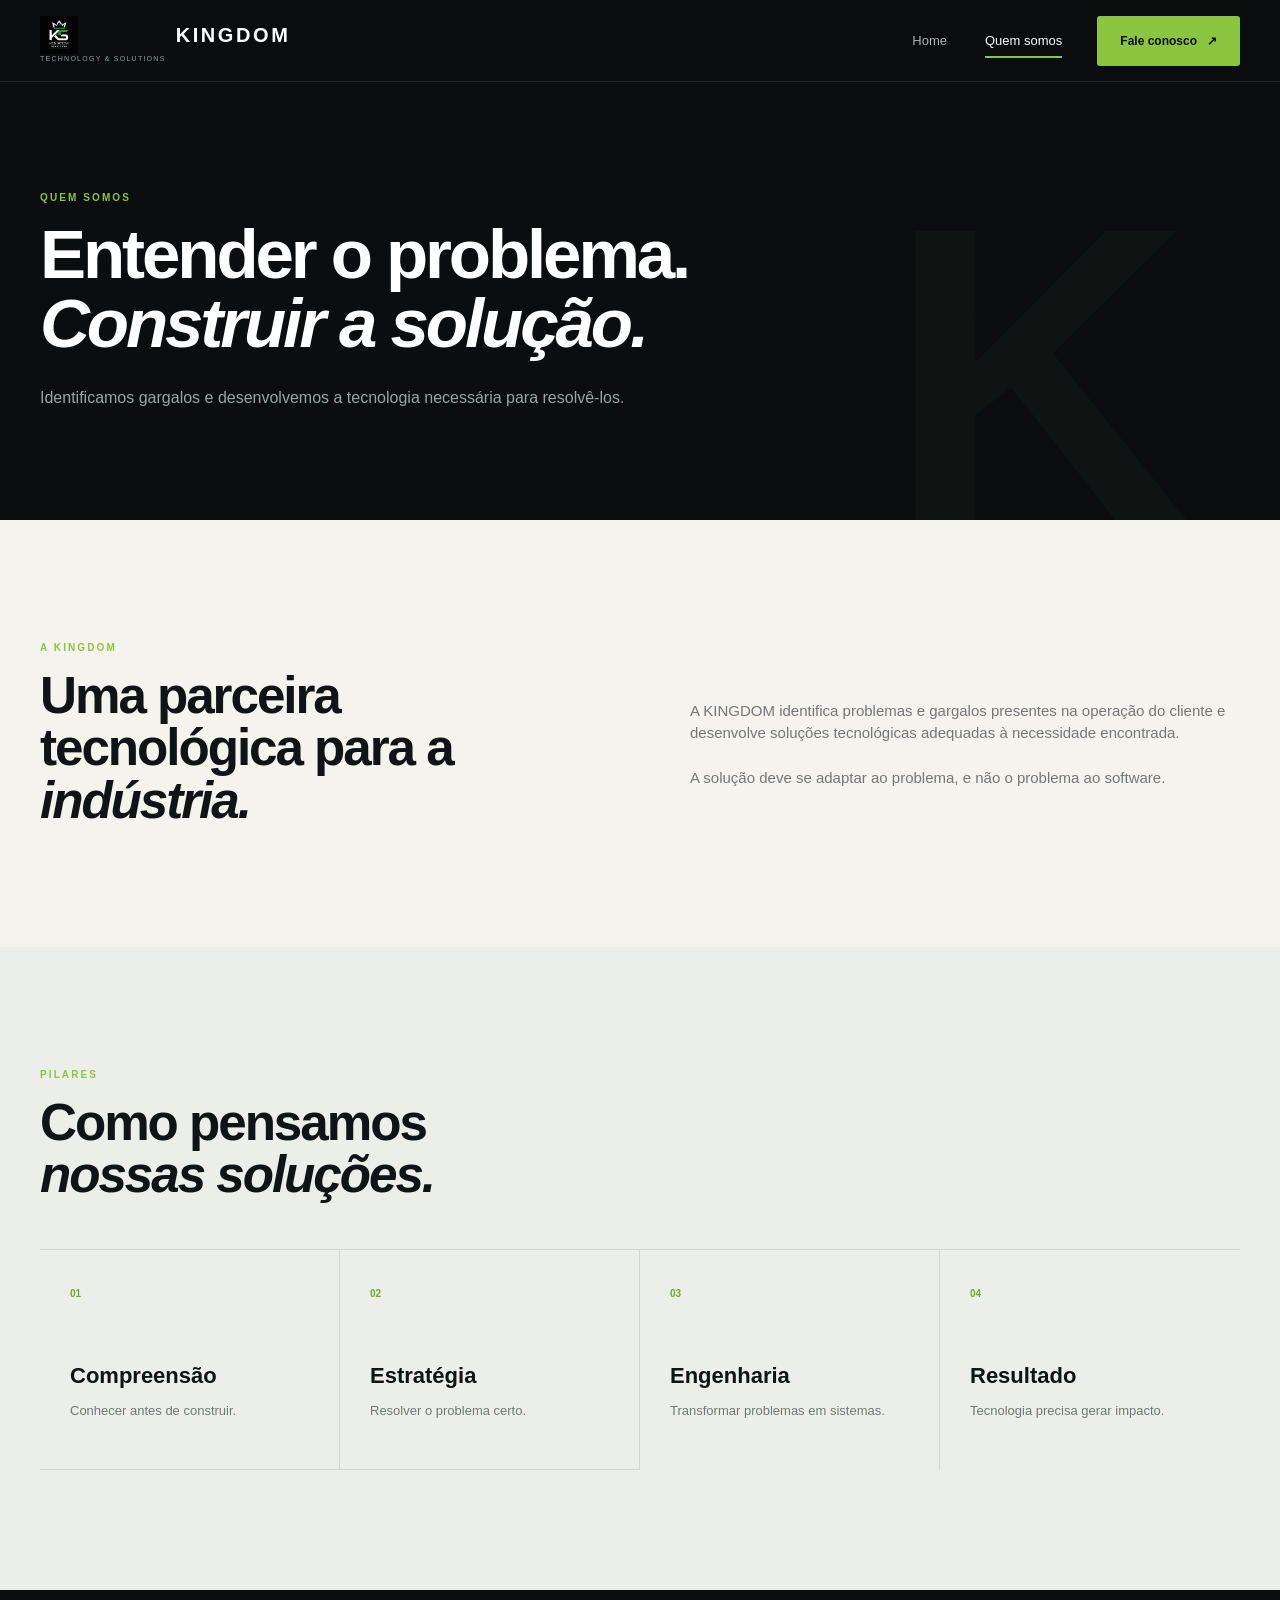
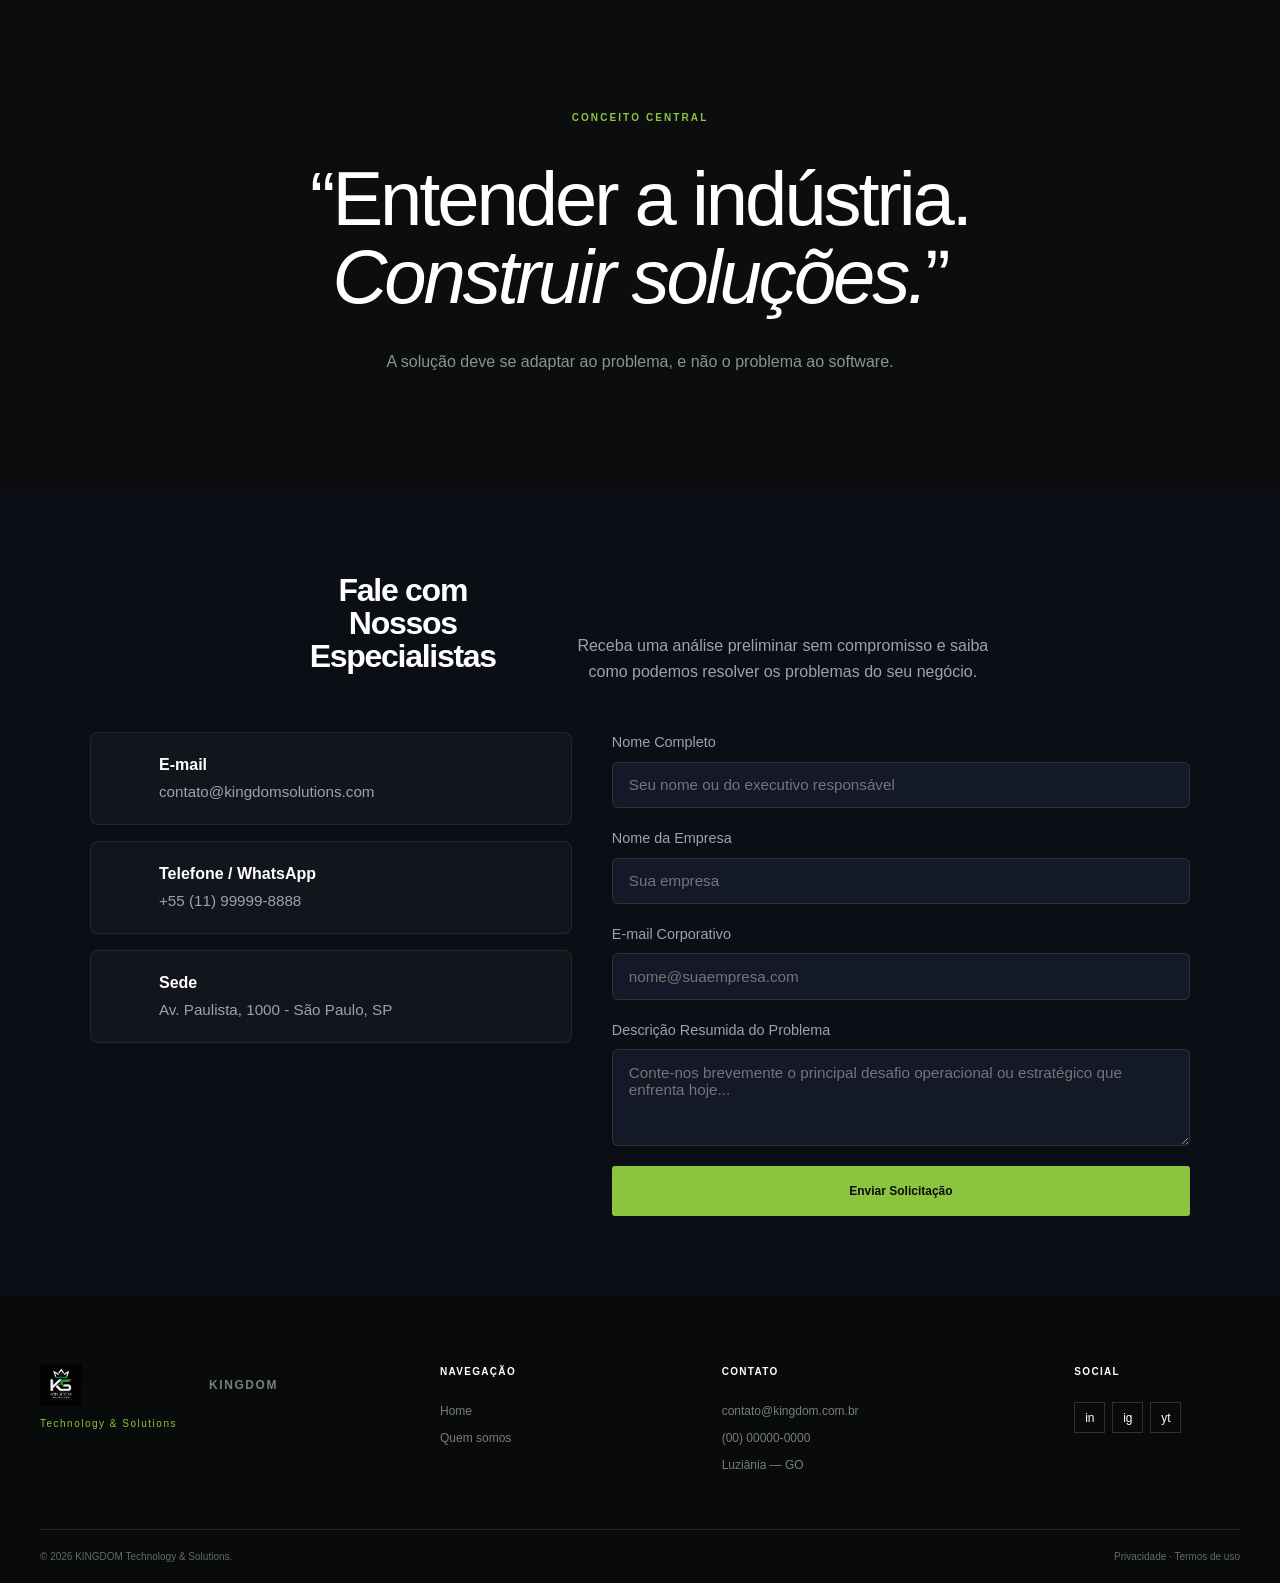
==== commit ab65e57f: "Add files via upload Alterações na logotipo, otimização, SEO, responsividade." ====
--- a/quem-somos.html
+++ b/quem-somos.html
@@ -3,32 +3,51 @@
 
 <head>
     <meta charset="utf-8">
-    <meta name="viewport" content="width=device-width,initial-scale=1">
+    <meta name="viewport" content="width=device-width, initial-scale=1">
     <title>Quem somos — KINGDOM</title>
+    <meta name="description"
+        content="Conheça a KINGDOM Technology & Solutions: nossa filosofia de entender a indústria antes de construir soluções e os pilares do nosso método de trabalho.">
+    <meta name="robots" content="index, follow">
+    <meta name="theme-color" content="#0b0d0f">
+    <!-- TODO: confirmar o domínio final de produção antes de publicar e trocar os placeholders abaixo -->
+    <link rel="canonical" href="https://www.kingdom.com.br/quem-somos.html">
+    <meta property="og:type" content="website">
+    <meta property="og:locale" content="pt_BR">
+    <meta property="og:site_name" content="KINGDOM Technology & Solutions">
+    <meta property="og:title" content="Quem somos — KINGDOM">
+    <meta property="og:description"
+        content="A filosofia, os pilares e o método de trabalho por trás da KINGDOM Technology & Solutions.">
+    <meta property="og:url" content="https://www.kingdom.com.br/quem-somos.html">
+    <meta name="twitter:card" content="summary">
+    <meta name="twitter:title" content="Quem somos — KINGDOM">
+    <meta name="twitter:description"
+        content="A filosofia, os pilares e o método de trabalho por trás da KINGDOM Technology & Solutions.">
+
+    <link rel="icon" type="image/png" href="src/resources/img/logotipo.png" sizes="32x32">
+    <link rel="apple-touch-icon" href="src/resources/img/apple-touch-icon.png">
+
     <link rel="stylesheet" href="src/styles/style.css">
 </head>
 
 <body>
     <header class="header">
         <div class="container nav">
-            <a class="brand" href="index.html" aria-label="KINGDOM Home" style="display: flex; align-items: center;">
-                <img src="src/images/kingdom-logo.png" alt="KINGDOM Solutions" style="max-height: 80px; width: auto;">
-            </a>
-            <a class="brand" href="index.html">
-                <span class="symbol">
-                    <i></i>
-                    <i></i>
-                    <i></i>
-                </span>
+            <a class="brand" href="index.html" aria-label="KINGDOM Technology & Solutions — página inicial">
+                <picture>
+                    <source srcset="src/resources/img/logotipo.png" type="image/webp">
+                    <img class="brand-mark" src="src/resources/img/logotipo.png" width="240" height="251" alt=""
+                        loading="eager" decoding="async">
+                </picture>
                 <span class="wordmark">KINGDOM</span>
                 <small>TECHNOLOGY &amp; SOLUTIONS</small>
             </a>
-            <button class="menu" aria-label="Abrir menu" aria-expanded="false">
+            <button class="menu" type="button" aria-label="Abrir menu" aria-expanded="false"
+                aria-controls="menu-principal">
                 <span></span>
                 <span></span>
                 <span></span>
             </button>
-            <nav class="links">
+            <nav id="menu-principal" class="links" aria-label="Navegação principal">
                 <a href="index.html">Home</a>
                 <a class="active" href="quem-somos.html">Quem somos</a>
             </nav>
@@ -40,8 +59,7 @@
             <div class="container">
                 <p class="kicker">QUEM SOMOS</p>
                 <h1>Entender o problema.<br><em>Construir a solução.</em></h1>
-                <p>Lorem ipsum dolor sit amet, consectetur adipiscing elit. A KINGDOM é uma empresa de tecnologia B2B
-                    aplicada à indústria.</p>
+                <p>Identificamos gargalos e desenvolvemos a tecnologia necessária para resolvê-los.</p>
             </div>
         </section>
         <section class="section about-detail">
@@ -53,36 +71,37 @@
                 <div class="reveal">
                     <p class="copy">A KINGDOM identifica problemas e gargalos presentes na operação do cliente e
                         desenvolve soluções tecnológicas adequadas à necessidade encontrada.</p>
-                    <p class="copy">Lorem ipsum dolor sit amet, consectetur adipiscing elit. Sed do eiusmod tempor
-                        incididunt ut labore et dolore magna aliqua.</p>
+                    <p class="copy">A solução deve se adaptar ao problema, e não o problema ao software.</p>
                 </div>
             </div>
         </section>
         <section class="section pillars">
             <div class="container">
-                <div class("section-head reveal"): <div>
-                    <p class("kicker"): "PILARES" </p>
-                    <h2>: "Como pensamos<br><em>nossas soluções.</em></h2>
-                </div>"
-            </div>"
-            <div class("pillar-grid"): <article class("pillar reveal"): <b>: "01"</b>
-                <h3>: "Compreensão"</h3>
-                <p>: "Conhecer antes de construir."</p>"
-                </article>"
-                <article class("pillar reveal"): <b>: "02"</b>
-                    <h3>: "Estratégia"</h3>
-                    <p>: "Resolver o problema certo."</p>"
-                </article>"
-                <article class("pillar reveal"): <b>: "03"</b>
-                    <h3>: "Engenharia"</h3>
-                    <p>: "Transformar problemas em sistemas."</p>"
-                </article>"
-                <article class("pillar reveal"): <b>: "04"</b>
-                    <h3>: "Resultado"</h3>
-                    <p>: "Tecnologia precisa gerar impacto."</p>"
-                </article>"
-            </div>"
-            </div>"
+                <div class="section-head reveal">
+                    <div>
+                        <p class="kicker">PILARES</p>
+                        <h2>Como pensamos<br><em>nossas soluções.</em></h2>
+                    </div>
+                </div>
+                <div class="pillar-grid">
+                    <article class="pillar reveal"><b>01</b>
+                        <h3>Compreensão</h3>
+                        <p>Conhecer antes de construir.</p>
+                    </article>
+                    <article class="pillar reveal"><b>02</b>
+                        <h3>Estratégia</h3>
+                        <p>Resolver o problema certo.</p>
+                    </article>
+                    <article class="pillar reveal"><b>03</b>
+                        <h3>Engenharia</h3>
+                        <p>Transformar problemas em sistemas.</p>
+                    </article>
+                    <article class="pillar reveal"><b>04</b>
+                        <h3>Resultado</h3>
+                        <p>Tecnologia precisa gerar impacto.</p>
+                    </article>
+                </div>
+            </div>
         </section>
         <section class="section philosophy">
             <div class="container philosophy-inner reveal">
@@ -90,23 +109,85 @@
                 <blockquote>“Entender a indústria.<br>
                     <em>Construir soluções.</em>”
                 </blockquote>
-                <p>Lorem ipsum dolor sit amet, consectetur adipiscing elit. A solução deve se adaptar ao problema, e não
+                <p>A solução deve se adaptar ao problema, e não
                     o problema ao software.</p>
             </div>
         </section>
-        <section class="cta">
-            <div class="container cta-inner reveal">
-                <div>
-                    <p class="kicker">VAMOS CONSTRUIR</p>
-                    <h2>Lorem ipsum dolor sit amet,<br><em>consectetur adipiscing elit.</em></h2>
-                </div><a class="button button-light" href="mailto:contato@kingdom.com.br">Fale com a KINGDOM ↗</a>
+        <section id="contato" class="section reveal">
+            <div class="container">
+                <div class="section-head">
+                    <h2>Fale com Nossos Especialistas</h2>
+                    <p>Receba uma análise preliminar sem compromisso e saiba como podemos resolver os problemas do seu
+                        negócio.</p>
+                </div>
+
+                <div class="contact-grid">
+                    <div class="contact-info">
+                        <div class="info-item">
+                            <i class="fa-solid fa-envelope" aria-hidden="true"></i>
+                            <div>
+                                <h4>E-mail</h4>
+                                <p>contato@kingdomsolutions.com</p>
+                            </div>
+                        </div>
+                        <div class="info-item">
+                            <i class="fa-solid fa-phone" aria-hidden="true"></i>
+                            <div>
+                                <h4>Telefone / WhatsApp</h4>
+                                <p>+55 (11) 99999-8888</p>
+                            </div>
+                        </div>
+                        <div class="info-item">
+                            <i class="fa-solid fa-location-dot" aria-hidden="true"></i>
+                            <div>
+                                <h4>Sede</h4>
+                                <p>Av. Paulista, 1000 - São Paulo, SP</p>
+                            </div>
+                        </div>
+                    </div>
+
+                    <form
+                        onsubmit="event.preventDefault(); alert('Mensagem enviada com sucesso! A equipe KINGDOM entrará em contato.');">
+                        <div class="form-group">
+                            <label for="nome">Nome Completo</label>
+                            <input type="text" id="nome" name="nome" autocomplete="name"
+                                placeholder="Seu nome ou do executivo responsável" required>
+                        </div>
+                        <div class="form-group">
+                            <label for="empresa">Nome da Empresa</label>
+                            <input type="text" id="empresa" name="empresa" autocomplete="organization"
+                                placeholder="Sua empresa" required>
+                        </div>
+                        <div class="form-group">
+                            <label for="email">E-mail Corporativo</label>
+                            <input type="email" id="email" name="email" autocomplete="email"
+                                placeholder="nome@suaempresa.com" required>
+                        </div>
+                        <div class="form-group">
+                            <label for="mensagem">Descrição Resumida do Problema</label>
+                            <textarea id="mensagem" name="mensagem" rows="4"
+                                placeholder="Conte-nos brevemente o principal desafio operacional ou estratégico que enfrenta hoje..."
+                                required></textarea>
+                        </div>
+                        <button type="submit" class="button button-accent"
+                            style="width: 100%; border: none; cursor: pointer;">Enviar Solicitação</button>
+                    </form>
+                </div>
             </div>
         </section>
     </main>
     <footer class="footer">
         <div class="container footer-grid">
-            <div><a class="brand footer-brand" href="index.html"><span class="symbol"><i></i><i></i><i></i></span><span
-                        class="wordmark">KINGDOM</span></a>
+            <div>
+                <a class="brand footer-brand" href="index.html"
+                    aria-label="KINGDOM Technology & Solutions — página inicial">
+                    <picture>
+                        <source srcset="src/resources/img/logotipo.png" type="image/webp">
+                        <img class="brand-mark" src="src/resources/img/logotipo.png" width="240" height="251" alt=""
+                            loading="lazy" decoding="async">
+                    </picture>
+                    <span class="wordmark">KINGDOM</span>
+                </a>
                 <p>Technology &amp; Solutions</p>
             </div>
             <div>
@@ -124,7 +205,7 @@
         <div class="container footer-bottom"><span>© 2026 KINGDOM Technology &amp; Solutions.</span><span>Privacidade ·
                 Termos de uso</span></div>
     </footer>
-    <script src="src/scripts/main.js"></script>
+    <script src="src/js/main.js" defer></script>
 </body>
 
 </html>
--- a/src/styles/style.css
+++ b/src/styles/style.css
@@ -1,3 +1,13 @@
+/*
+ * KINGDOM Technology & Solutions — style.css
+ *
+ * Metodologia: MOBILE-FIRST.
+ * As regras sem @media são a base para telas de celular.
+ * @media(min-width:681px)  -> ajustes para tablet/notebook.
+ * @media(min-width:951px)  -> ajustes para desktop grande.
+ * Cada tier só redeclara o que MUDA em relação ao tier anterior.
+ */
+
 :root {
     --bg: #0b0d0f;
     --bg2: #111518;
@@ -34,12 +44,19 @@
 }
 
 .container {
-    width: min(calc(100% - 48px), var(--max));
+    width: min(calc(100% - 32px), var(--max));
     margin: auto
 }
 
+@media(min-width:681px) {
+    .container {
+        width: min(calc(100% - 48px), var(--max))
+    }
+}
+
+/* ===== Header / navegação ===== */
 .header {
-    height: 82px;
+    height: 70px;
     position: fixed;
     z-index: 20;
     inset: 0 0 auto;
@@ -49,6 +66,12 @@
     color: #fff
 }
 
+@media(min-width:681px) {
+    .header {
+        height: 82px
+    }
+}
+
 .nav {
     height: 100%;
     display: flex;
@@ -58,42 +81,28 @@
 
 .brand {
     display: grid;
-    grid-template-columns: 27px auto;
+    grid-template-columns: auto auto;
     grid-template-rows: auto auto;
     column-gap: 10px;
     align-items: center
 }
 
-.symbol {
-    width: 27px;
-    height: 27px;
-    position: relative;
-    grid-row: 1/3
-}
-
-.symbol i {
-    position: absolute;
-    width: 15px;
-    height: 15px;
-    border: 3px solid var(--green);
-    transform: rotate(30deg)
-}
-
-.symbol i:nth-child(1) {
-    left: 0;
-    top: 6px
-}
-
-.symbol i:nth-child(2) {
-    left: 10px;
-    top: 0;
-    opacity: .7
-}
-
-.symbol i:nth-child(3) {
-    left: 10px;
-    top: 12px;
-    opacity: .4
+/* Marca (logotipo real) — substitui o antigo ícone desenhado em CSS */
+.brand-mark {
+    grid-row: 1/3;
+    display: block;
+    width: 34px;
+    height: auto
+}
+
+@media(min-width:951px) {
+    .brand-mark {
+        width: 38px
+    }
+}
+
+.footer-brand .brand-mark {
+    width: 42px
 }
 
 .wordmark {
@@ -104,21 +113,39 @@
 }
 
 .brand small {
+    display: none;
     font-size: 7px;
     letter-spacing: .18em;
     color: #969d9a
 }
 
+@media(min-width:681px) {
+    .brand small {
+        display: block
+    }
+}
+
 .links {
-    display: flex;
-    gap: 38px;
-    margin-left: auto
+    display: none;
+    position: absolute;
+    top: 70px;
+    left: 16px;
+    right: 16px;
+    background: #111518;
+    border: 1px solid #2b3031;
+    padding: 8px;
+    flex-direction: column;
+    gap: 0
+}
+
+.links.open {
+    display: flex
 }
 
 .links a {
     font-size: 13px;
     color: #aeb4b2;
-    padding: 31px 0;
+    padding: 14px;
     position: relative
 }
 
@@ -132,9 +159,40 @@
     height: 2px;
     background: var(--green);
     position: absolute;
-    left: 0;
-    right: 0;
-    bottom: 23px
+    bottom: 7px;
+    left: 14px;
+    right: auto;
+    width: 30px
+}
+
+@media(min-width:681px) {
+    .links {
+        display: flex;
+        position: static;
+        flex-direction: row;
+        gap: 20px;
+        background: none;
+        border: 0;
+        padding: 0;
+        margin-left: auto
+    }
+
+    .links a {
+        padding: 31px 0
+    }
+
+    .links a.active:after {
+        bottom: 23px;
+        left: 0;
+        right: 0;
+        width: auto
+    }
+}
+
+@media(min-width:951px) {
+    .links {
+        gap: 38px
+    }
 }
 
 .button {
@@ -176,11 +234,27 @@
     color: var(--ink)
 }
 
+.header-button {
+    display: none
+}
+
+@media(min-width:681px) {
+    .header-button {
+        display: inline-flex
+    }
+}
+
 .menu {
-    display: none;
+    display: block;
     margin-left: auto;
     background: none;
     border: 0
+}
+
+@media(min-width:681px) {
+    .menu {
+        display: none
+    }
 }
 
 .menu span {
@@ -191,15 +265,28 @@
     margin: 5px
 }
 
+/* ===== Hero ===== */
 .hero {
-    min-height: 760px;
-    padding-top: 82px;
+    min-height: 680px;
+    padding-top: 70px;
     background: var(--bg);
     color: #fff;
     position: relative;
     overflow: hidden
 }
 
+@media(min-width:681px) {
+    .hero {
+        padding-top: 82px
+    }
+}
+
+@media(min-width:951px) {
+    .hero {
+        min-height: 760px
+    }
+}
+
 .hero:before {
     content: "";
     position: absolute;
@@ -216,11 +303,18 @@
 }
 
 .hero-layout {
-    min-height: 678px;
+    min-height: 598px;
     display: grid;
-    grid-template-columns: 1fr 1fr;
+    grid-template-columns: 1fr;
     align-items: center;
     position: relative
+}
+
+@media(min-width:951px) {
+    .hero-layout {
+        min-height: 678px;
+        grid-template-columns: 1fr 1fr
+    }
 }
 
 .kicker {
@@ -228,14 +322,22 @@
     letter-spacing: .21em;
     color: var(--green);
     font-weight: 800;
-    margin-bottom: 15px
+    margin-bottom: 15px;
 }
 
 .hero h1,
 .inner-hero h1 {
-    font-size: clamp(48px, 5.4vw, 78px);
+    font-size: 48px;
     line-height: 1;
     letter-spacing: -.045em
+}
+
+@media(min-width:681px) {
+
+    .hero h1,
+    .inner-hero h1 {
+        font-size: clamp(48px, 5.4vw, 78px)
+    }
 }
 
 .hero .lead {
@@ -251,9 +353,26 @@
     flex-wrap: wrap
 }
 
+.actions .button {
+    width: 100%
+}
+
+@media(min-width:681px) {
+    .actions .button {
+        width: auto
+    }
+}
+
 .hero-art {
     height: 550px;
-    position: relative
+    position: relative;
+    display: none
+}
+
+@media(min-width:951px) {
+    .hero-art {
+        display: block
+    }
 }
 
 .core {
@@ -362,22 +481,41 @@
     margin-left: 8px
 }
 
+/* ===== Seções gerais ===== */
 .section {
-    padding: 120px 0
+    padding: 78px 0
+}
+
+@media(min-width:681px) {
+    .section {
+        padding: 120px 0
+    }
 }
 
 .split {
     display: grid;
-    grid-template-columns: 1fr 1fr;
+    grid-template-columns: 1fr;
     gap: 100px;
     align-items: center
 }
 
+@media(min-width:951px) {
+    .split {
+        grid-template-columns: 1fr 1fr
+    }
+}
+
 .diagram {
-    height: 460px;
+    height: 330px;
     background: var(--bg);
     position: relative;
     overflow: hidden
+}
+
+@media(min-width:681px) {
+    .diagram {
+        height: 460px
+    }
 }
 
 .diagram>span {
@@ -449,15 +587,27 @@
 
 .stats {
     display: flex;
-    gap: 45px;
+    gap: 20px;
     border-top: 1px solid var(--line);
     margin-top: 36px;
     padding-top: 22px
 }
 
+@media(min-width:681px) {
+    .stats {
+        gap: 45px
+    }
+}
+
 .stats b {
     display: block;
-    font-size: 31px
+    font-size: 25px
+}
+
+@media(min-width:681px) {
+    .stats b {
+        font-size: 31px
+    }
 }
 
 .stats span {
@@ -482,23 +632,46 @@
 }
 
 .section-head {
-    display: flex;
-    justify-content: space-between;
-    align-items: end;
-    gap: 60px;
+    display: block;
     margin-bottom: 48px
 }
 
 .section-head>p {
     max-width: 430px;
     color: var(--muted);
-    font-size: 14px
+    font-size: 14px;
+    margin-top: 20px
+}
+
+@media(min-width:951px) {
+    .section-head {
+        display: flex;
+        justify-content: space-between;
+        align-items: end;
+        gap: 60px
+    }
+
+    .section-head>p {
+        margin-top: 0
+    }
 }
 
 .cards {
     display: grid;
-    grid-template-columns: repeat(4, 1fr);
+    grid-template-columns: 1fr;
     gap: 14px
+}
+
+@media(min-width:681px) {
+    .cards {
+        grid-template-columns: repeat(2, 1fr)
+    }
+}
+
+@media(min-width:951px) {
+    .cards {
+        grid-template-columns: repeat(4, 1fr)
+    }
 }
 
 .card {
@@ -561,8 +734,14 @@
 
 .method-grid {
     display: grid;
-    grid-template-columns: .9fr 1.1fr;
+    grid-template-columns: 1fr;
     gap: 120px
+}
+
+@media(min-width:951px) {
+    .method-grid {
+        grid-template-columns: .9fr 1.1fr
+    }
 }
 
 .dark-copy {
@@ -597,16 +776,23 @@
     margin-top: 4px
 }
 
+/* ===== CTA ===== */
 .cta {
     padding: 76px 0;
     background: var(--green)
 }
 
 .cta-inner {
-    display: flex;
-    justify-content: space-between;
-    align-items: center;
-    gap: 40px
+    display: block
+}
+
+@media(min-width:681px) {
+    .cta-inner {
+        display: flex;
+        justify-content: space-between;
+        align-items: center;
+        gap: 40px
+    }
 }
 
 .cta .kicker {
@@ -619,6 +805,17 @@
     letter-spacing: -.04em
 }
 
+.cta .button {
+    margin-top: 25px
+}
+
+@media(min-width:681px) {
+    .cta .button {
+        margin-top: 0
+    }
+}
+
+/* ===== Rodapé ===== */
 .footer {
     background: #080a0c;
     color: #fff;
@@ -627,9 +824,21 @@
 
 .footer-grid {
     display: grid;
-    grid-template-columns: 1.5fr 1fr 1.3fr .7fr;
+    grid-template-columns: 1fr;
     gap: 45px;
     padding-bottom: 55px
+}
+
+@media(min-width:681px) {
+    .footer-grid {
+        grid-template-columns: 1fr 1fr
+    }
+}
+
+@media(min-width:951px) {
+    .footer-grid {
+        grid-template-columns: 1.5fr 1fr 1.3fr .7fr
+    }
 }
 
 .footer-brand {
@@ -690,28 +899,64 @@
 .footer-bottom {
     border-top: 1px solid #202426;
     padding: 19px 0;
-    display: flex;
-    justify-content: space-between;
+    display: block;
     color: #626a67;
     font-size: 10px
 }
 
+.footer-bottom span {
+    display: block
+}
+
+.footer-bottom span+span {
+    margin-top: 8px
+}
+
+@media(min-width:681px) {
+    .footer-bottom {
+        display: flex;
+        justify-content: space-between
+    }
+
+    .footer-bottom span {
+        display: inline
+    }
+
+    .footer-bottom span+span {
+        margin-top: 0
+    }
+}
+
+/* ===== Página "Quem somos" ===== */
 .inner-hero {
     background: var(--bg);
     color: #fff;
-    padding: 190px 0 110px;
+    padding: 150px 0 85px;
     position: relative;
     overflow: hidden
 }
 
+@media(min-width:681px) {
+    .inner-hero {
+        padding: 190px 0 110px
+    }
+}
+
 .inner-hero:after {
     content: "K";
     position: absolute;
     right: 7%;
-    top: 60px;
-    font-size: 420px;
+    top: 100px;
+    font-size: 260px;
     color: #8bc53f08;
     font-weight: 800
+}
+
+@media(min-width:681px) {
+    .inner-hero:after {
+        top: 60px;
+        font-size: 420px
+    }
 }
 
 .inner-hero .container {
@@ -731,18 +976,62 @@
 
 .pillar-grid {
     display: grid;
-    grid-template-columns: repeat(4, 1fr);
+    grid-template-columns: 1fr;
     border-top: 1px solid #d2d5d0
+}
+
+@media(min-width:681px) {
+    .pillar-grid {
+        grid-template-columns: repeat(2, 1fr)
+    }
+}
+
+@media(min-width:951px) {
+    .pillar-grid {
+        grid-template-columns: repeat(4, 1fr)
+    }
 }
 
 .pillar {
     padding: 30px;
-    border-right: 1px solid #d2d5d0;
-    min-height: 220px
+    min-height: 220px;
+    border-bottom: 1px solid #d2d5d0
 }
 
 .pillar:last-child {
-    border: 0
+    border-bottom: 0
+}
+
+@media(min-width:681px) {
+    .pillar {
+        border-right: 1px solid #d2d5d0
+    }
+
+    .pillar:nth-child(2n) {
+        border-right: 0
+    }
+
+    .pillar:nth-child(-n+2) {
+        border-bottom: 1px solid #d2d5d0
+    }
+
+    .pillar:nth-child(n+3) {
+        border-bottom: 0
+    }
+}
+
+@media(min-width:951px) {
+    .pillar {
+        border-bottom: 0
+    }
+
+    .pillar:nth-child(2n) {
+        border-right: 1px solid #d2d5d0
+    }
+
+    .pillar:last-child {
+        border-right: 0
+    }
 }
 
 .pillar>b {
@@ -795,224 +1084,50 @@
     transform: none
 }
 
-@media(max-width:950px) {
-    .links {
-        gap: 20px
-    }
-
-    .hero-layout,
-    .split,
-    .method-grid {
-        grid-template-columns: 1fr
-    }
-
-    .hero-art {
-        display: none
-    }
-
-    .hero {
-        min-height: 680px
-    }
-
-    .hero-layout {
-        min-height: 598px
-    }
-
-    .cards {
-        grid-template-columns: repeat(2, 1fr)
-    }
-
-    .pillar-grid {
-        grid-template-columns: repeat(2, 1fr)
-    }
-
-    .pillar:nth-child(2) {
-        border-right: 0
-    }
-
-    .pillar:nth-child(-n+2) {
-        border-bottom: 1px solid #d2d5d0
-    }
-
-    .footer-grid {
-        grid-template-columns: 1fr 1fr
-    }
-
-    .section-head {
-        display: block
-    }
-
-    .section-head>p {
-        margin-top: 20px
-    }
-}
-
-@media(max-width:680px) {
-    .container {
-        width: min(calc(100% - 32px), var(--max))
-    }
-
-    .header {
-        height: 70px
-    }
-
-    .brand small {
-        display: none
-    }
-
-    .header-button {
-        display: none
-    }
-
-    .menu {
-        display: block
-    }
-
-    .links {
-        display: none;
-        position: absolute;
-        top: 70px;
-        left: 16px;
-        right: 16px;
-        background: #111518;
-        border: 1px solid #2b3031;
-        padding: 8px;
-        flex-direction: column;
-        gap: 0
-    }
-
-    .links.open {
-        display: flex
-    }
-
-    .links a {
-        padding: 14px
-    }
-
-    .links a.active:after {
-        bottom: 7px;
-        left: 14px;
-        right: auto;
-        width: 30px
-    }
-
-    .hero {
-        padding-top: 70px
-    }
-
-    .hero h1,
-    .inner-hero h1 {
-        font-size: 48px
-    }
-
-    .actions .button {
-        width: 100%
-    }
-
-    .section {
-        padding: 78px 0
-    }
-
-    .diagram {
-        height: 330px
-    }
-
-    .stats {
-        gap: 20px
-    }
-
-    .stats b {
-        font-size: 25px
-    }
-
-    .cards,
-    .pillar-grid,
-    .footer-grid {
-        grid-template-columns: 1fr
-    }
-
-    .pillar {
-        border-right: 0 !important;
-        border-bottom: 1px solid #d2d5d0
-    }
-
-    .pillar:last-child {
-        border-bottom: 0
-    }
-
-    .footer-bottom {
-        display: block
-    }
-
-    .footer-bottom span {
-        display: block
-    }
-
-    .footer-bottom span+span {
-        margin-top: 8px
-    }
-
-    .cta-inner {
-        display: block
-    }
-
-    .cta .button {
-        margin-top: 25px
-    }
-
-    .inner-hero {
-        padding: 150px 0 85px
-    }
-
-    .inner-hero:after {
-        font-size: 260px;
-        top: 100px
-    }
-}
-
+/* ===== Seção de contato (index.html) ===== */
 #contato {
     background-color: #0b0e14;
     color: #ffffff;
-    padding: 5rem 1.5rem;
+    padding: 5rem 1.5rem
 }
 
 #contato .section-head {
     text-align: center;
     max-width: 700px;
-    margin: 0 auto 3rem auto;
+    margin: 0 auto 3rem auto
 }
 
 #contato .section-head h2 {
     font-size: 2rem;
     color: #ffffff;
-    margin-bottom: 0.75rem;
+    margin-bottom: 0.75rem
 }
 
 #contato .section-head p {
     color: #9ca3af;
     font-size: 1rem;
-    line-height: 1.6;
+    line-height: 1.6
 }
 
 .contact-grid {
     display: grid;
-    grid-template-columns: 1fr 1.2fr;
+    grid-template-columns: 1fr;
     gap: 2.5rem;
     max-width: 1100px;
     margin: 0 auto;
-    align-items: start;
-}
-
-@media (max-width: 768px) {
+    align-items: start
+}
+
+@media(min-width:681px) {
     .contact-grid {
-        grid-template-columns: 1fr;
+        grid-template-columns: 1fr 1.2fr
     }
 }
 
 .contact-info {
     display: flex;
     flex-direction: column;
-    gap: 1rem;
+    gap: 1rem
 }
 
 .info-item {
@@ -1022,40 +1137,40 @@
     padding: 1.25rem 1.5rem;
     display: flex;
     align-items: center;
-    gap: 1.25rem;
+    gap: 1.25rem
 }
 
 .info-item i {
     color: #80c342;
     font-size: 1.25rem;
     width: 24px;
-    text-align: center;
+    text-align: center
 }
 
 .info-item h4 {
     margin: 0 0 0.25rem 0;
     font-size: 1rem;
     color: #ffffff;
-    font-weight: 600;
+    font-weight: 600
 }
 
 .info-item p {
     margin: 0;
     color: #9ca3af;
-    font-size: 0.95rem;
+    font-size: 0.95rem
 }
 
 .form-group {
     margin-bottom: 1.25rem;
     display: flex;
     flex-direction: column;
-    text-align: left;
+    text-align: left
 }
 
 .form-group label {
     font-size: 0.9rem;
     color: #9ca3af;
-    margin-bottom: 0.5rem;
+    margin-bottom: 0.5rem
 }
 
 .form-group input,
@@ -1070,15 +1185,15 @@
     font-size: 0.95rem;
     box-sizing: border-box;
     outline: none;
-    transition: border-color 0.2s;
+    transition: border-color 0.2s
 }
 
 .form-group input:focus,
 .form-group textarea:focus {
     border-color: #80c342;
-    background: #172033;
+    background: #172033
 }
 
 .form-group textarea {
-    resize: vertical;
-}+    resize: vertical
+}
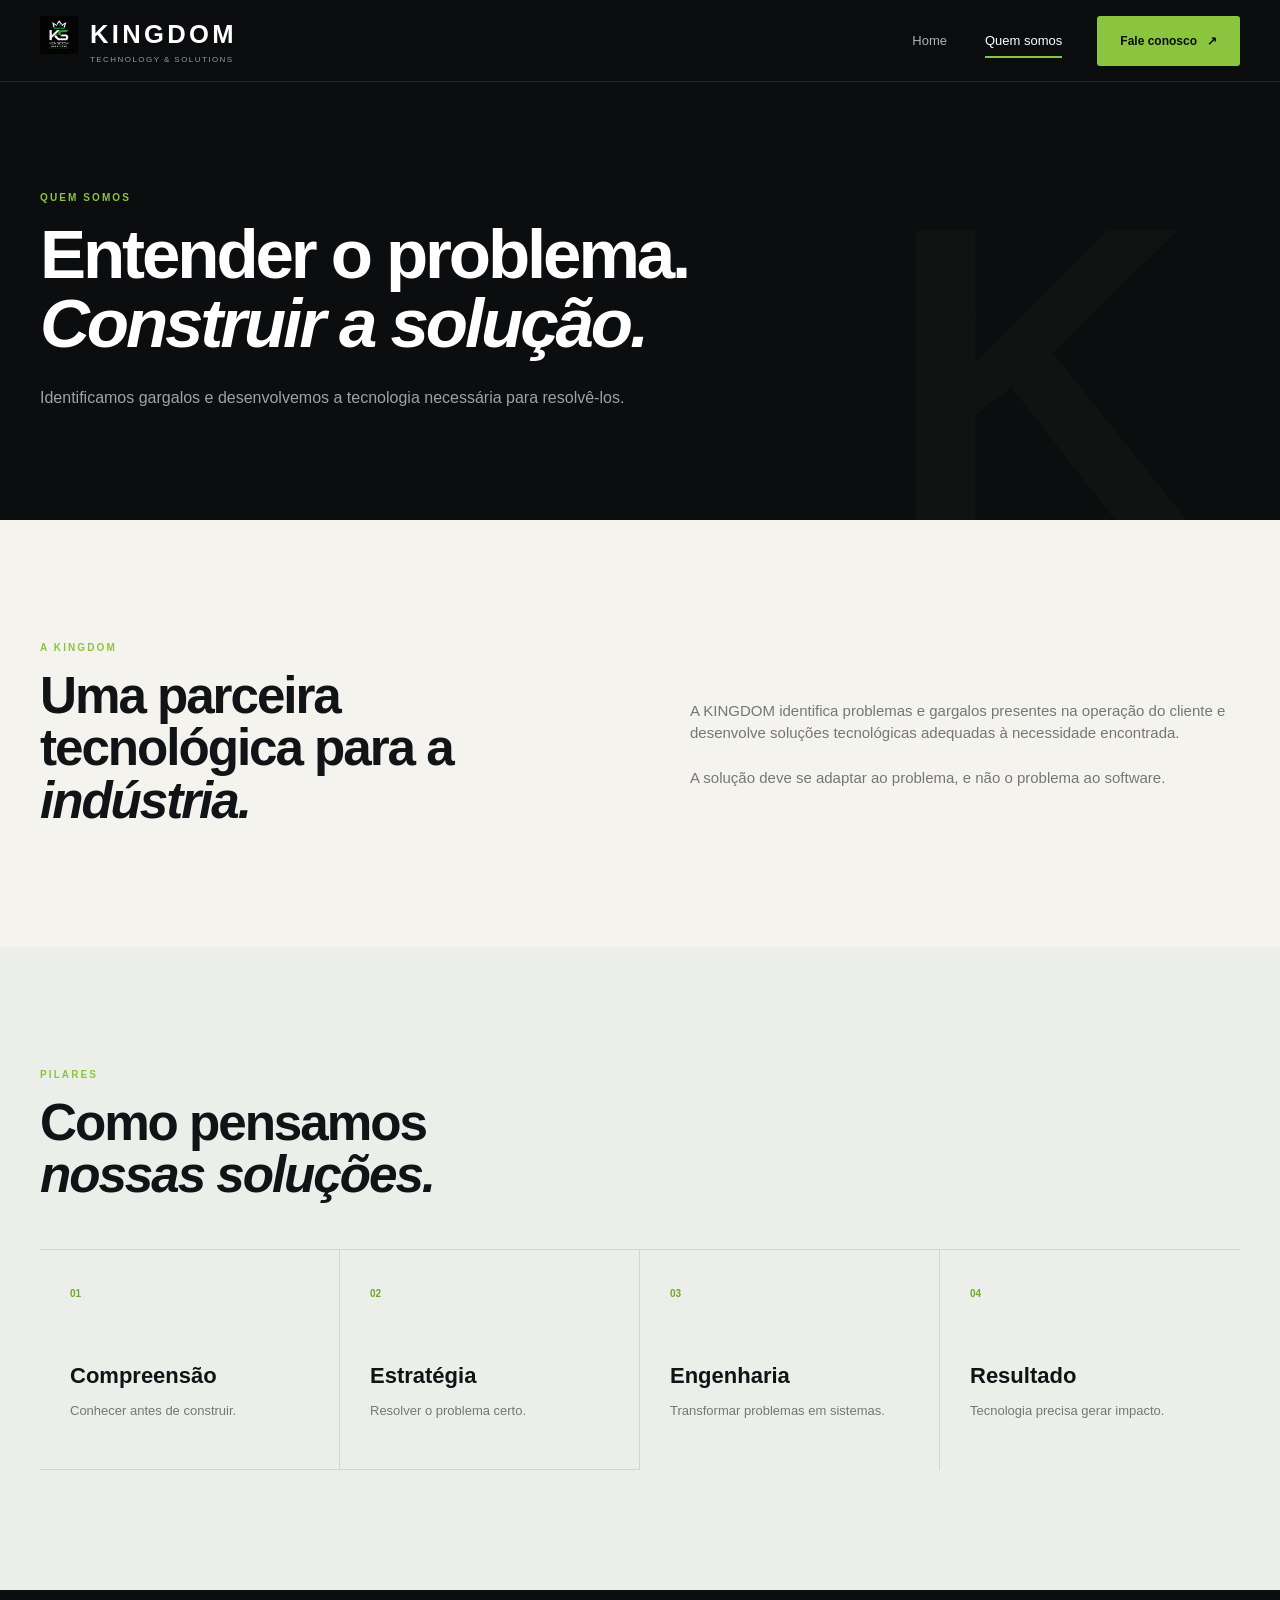
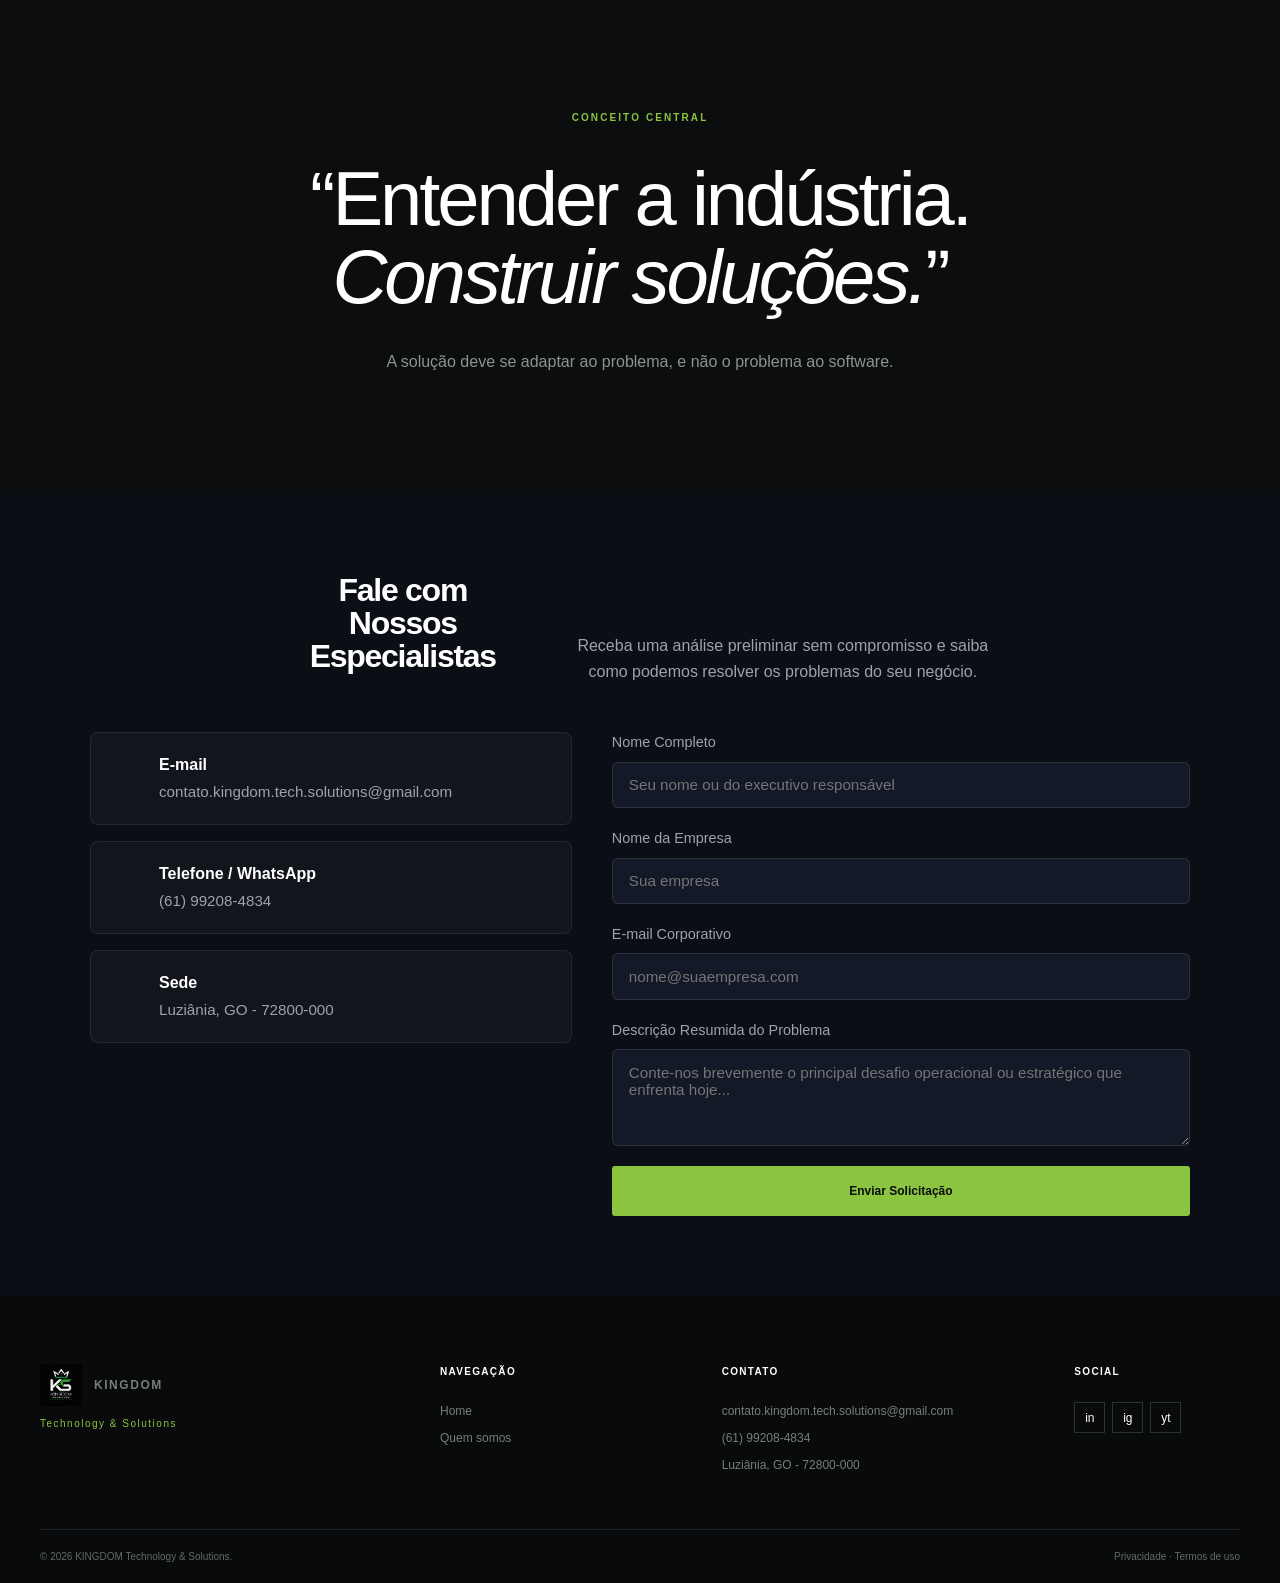
==== commit d17080e0: "adição de contatos na página de landing page." ====
--- a/quem-somos.html
+++ b/quem-somos.html
@@ -127,21 +127,23 @@
                             <i class="fa-solid fa-envelope" aria-hidden="true"></i>
                             <div>
                                 <h4>E-mail</h4>
-                                <p>contato@kingdomsolutions.com</p>
+                                <p>contato.kingdom.tech.solutions@gmail.com
+</p>
                             </div>
                         </div>
                         <div class="info-item">
                             <i class="fa-solid fa-phone" aria-hidden="true"></i>
                             <div>
                                 <h4>Telefone / WhatsApp</h4>
-                                <p>+55 (11) 99999-8888</p>
+                                <p>(61) 99208-4834
+</p>
                             </div>
                         </div>
                         <div class="info-item">
                             <i class="fa-solid fa-location-dot" aria-hidden="true"></i>
                             <div>
                                 <h4>Sede</h4>
-                                <p>Av. Paulista, 1000 - São Paulo, SP</p>
+                                <p>Luziânia, GO - 72800-000</p>
                             </div>
                         </div>
                     </div>
@@ -194,8 +196,8 @@
                 <h4>Navegação</h4><a href="index.html">Home</a><a href="quem-somos.html">Quem somos</a>
             </div>
             <div>
-                <h4>Contato</h4><a href="mailto:contato@kingdom.com.br">contato@kingdom.com.br</a><span>(00)
-                    00000-0000</span><span>Luziânia — GO</span>
+                <h4>Contato</h4><a href="mailto:contato@kingdom.com.br">contato.kingdom.tech.solutions@gmail.com</a><span>(61) 99208-4834
+                    </span><span>Luziânia, GO - 72800-000</span>
             </div>
             <div>
                 <h4>Social</h4>
--- a/src/styles/style.css
+++ b/src/styles/style.css
@@ -82,14 +82,17 @@
 .brand {
     display: grid;
     grid-template-columns: auto auto;
-    grid-template-rows: auto auto;
-    column-gap: 10px;
-    align-items: center
+    grid-template-areas:
+        'logo wordmark'
+        'logo small';
+    column-gap: 12px;
+    align-items: center;
+    justify-content: start
 }
 
 /* Marca (logotipo real) — substitui o antigo ícone desenhado em CSS */
 .brand-mark {
-    grid-row: 1/3;
+    grid-area: logo;
     display: block;
     width: 34px;
     height: auto
@@ -106,22 +109,25 @@
 }
 
 .wordmark {
+    grid-area: wordmark;
     font-weight: 800;
-    font-size: 20px;
+    font-size: clamp(1.5rem, 2vw, 3rem);
     letter-spacing: .13em;
-    line-height: 1
+    line-height: .9
 }
 
 .brand small {
+    grid-area: small;
     display: none;
-    font-size: 7px;
+    font-size: 8px;
     letter-spacing: .18em;
     color: #969d9a
 }
 
 @media(min-width:681px) {
     .brand small {
-        display: block
+        display: block;
+        font-size:8px;
     }
 }
 
@@ -268,7 +274,7 @@
 /* ===== Hero ===== */
 .hero {
     min-height: 680px;
-    padding-top: 70px;
+    padding-top: 3px;
     background: var(--bg);
     color: #fff;
     position: relative;
@@ -277,7 +283,7 @@
 
 @media(min-width:681px) {
     .hero {
-        padding-top: 82px
+        padding-top: 32px
     }
 }
 
@@ -468,12 +474,17 @@
 
 .scroll {
     position: absolute;
-    bottom: 22px;
+    bottom: 90px;
     left: 50%;
     transform: translateX(-50%);
     font-size: 9px;
     letter-spacing: .2em;
     color: #747b78
+}
+@media(min-width:951px) {
+    .scroll {
+        bottom: 140px
+    }
 }
 
 .scroll span {
